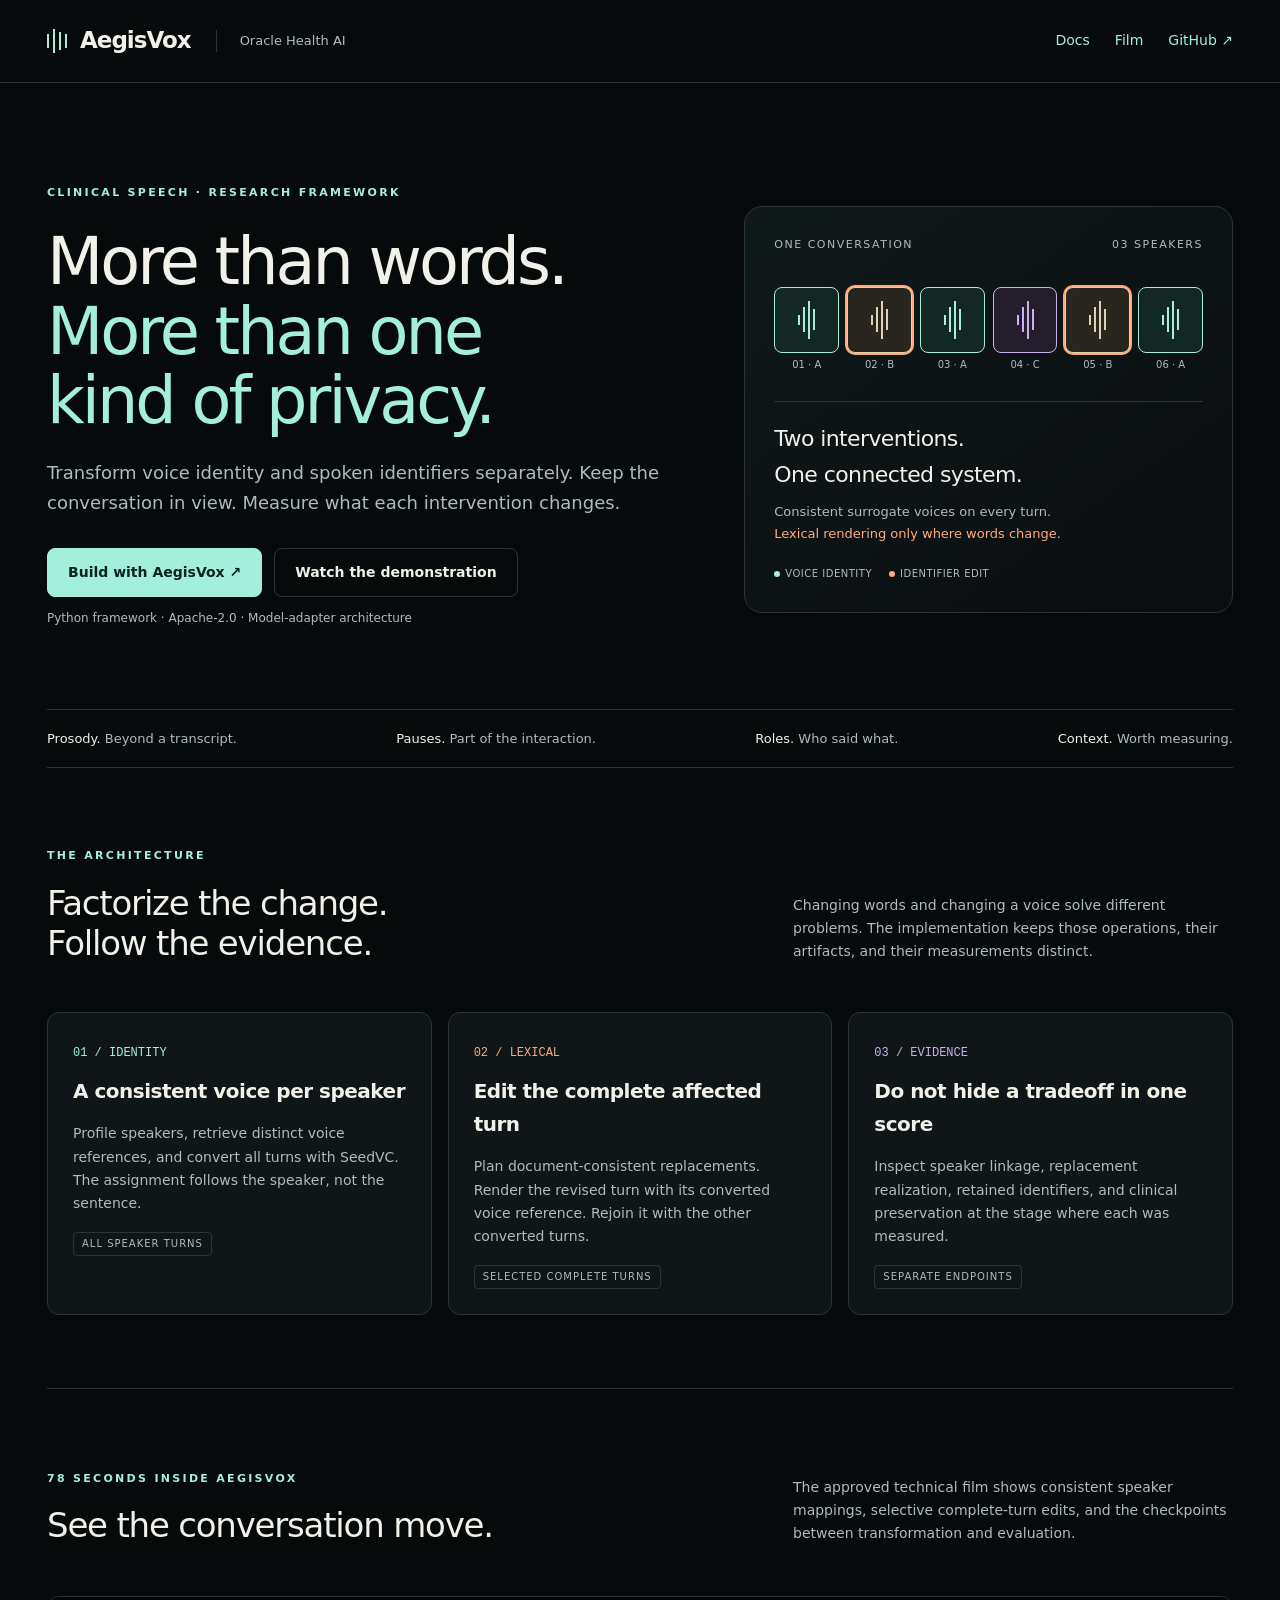
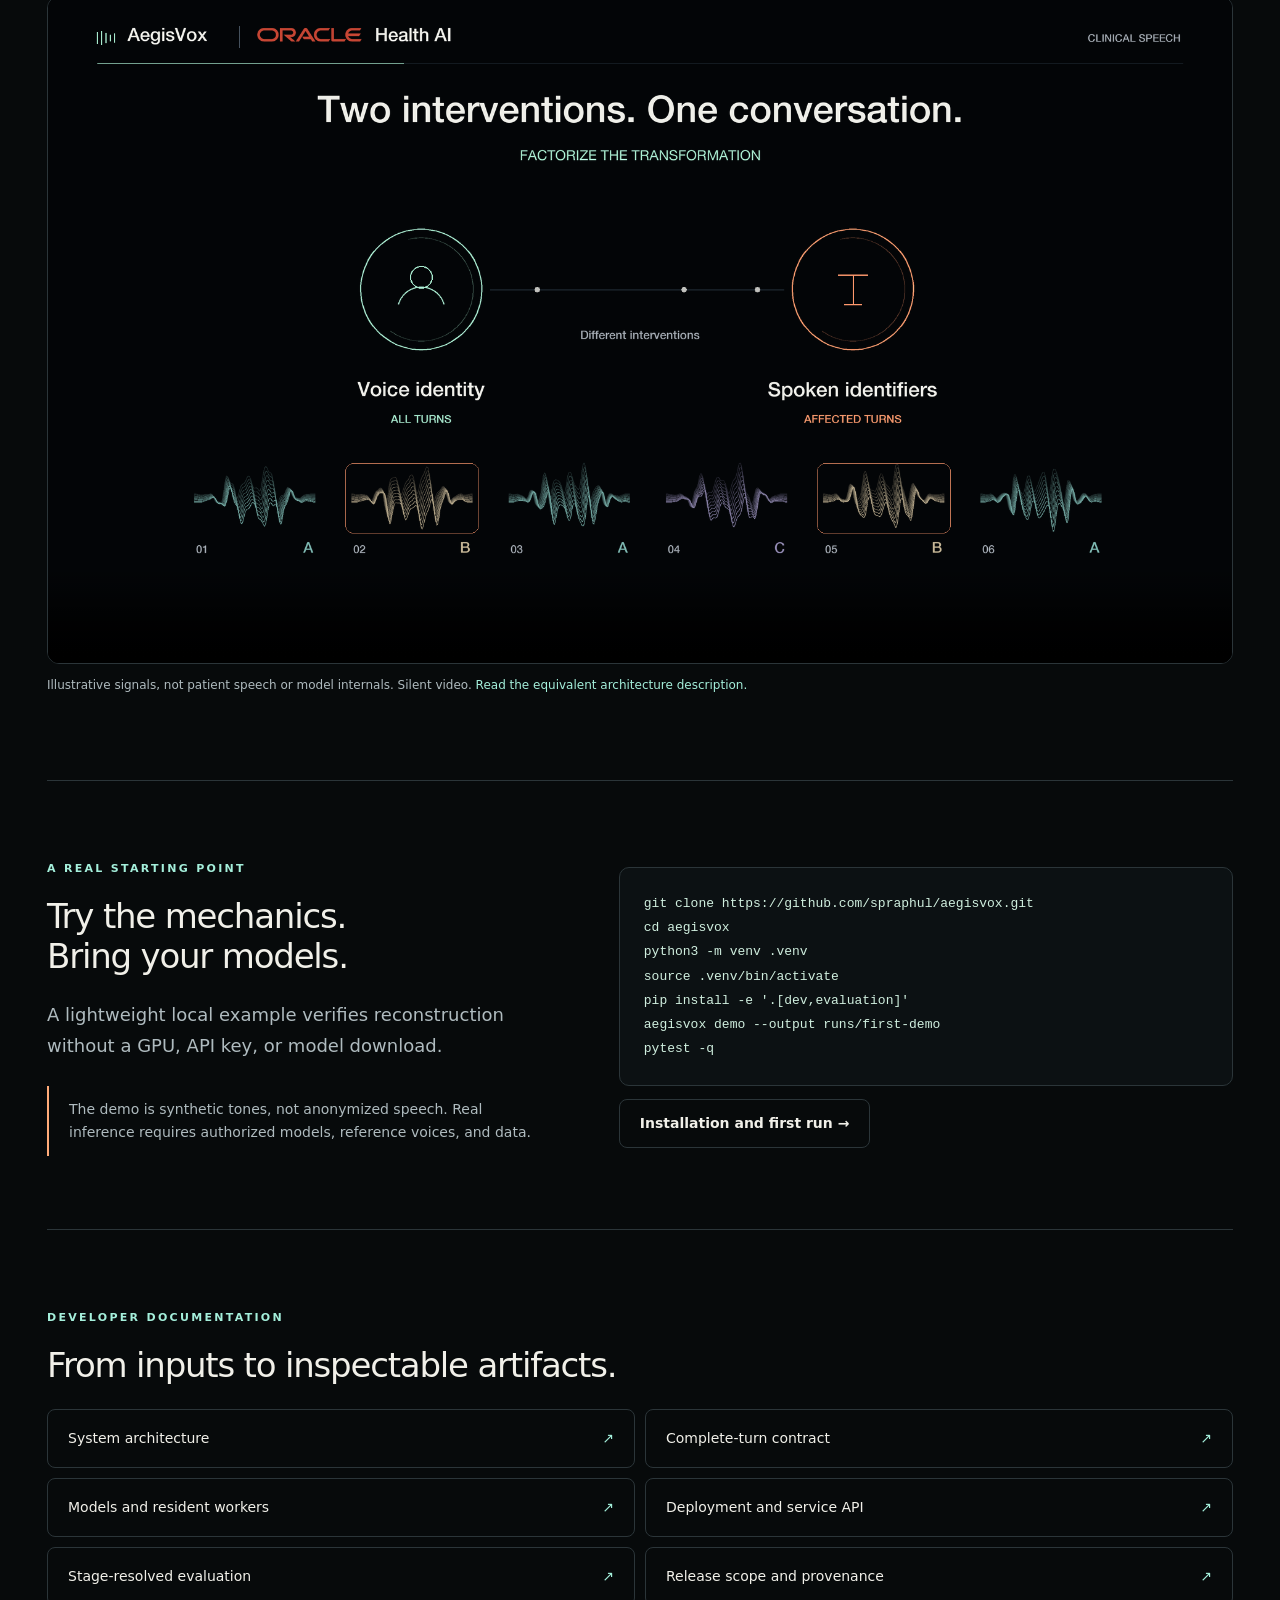
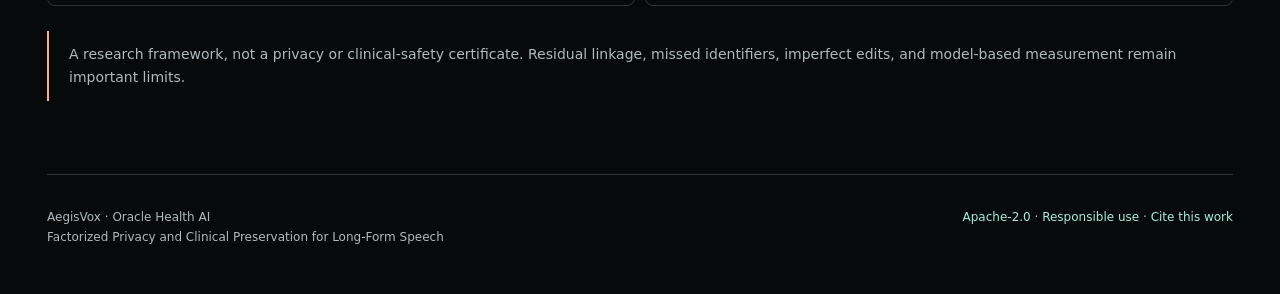
==== docs/index.html @ e5855ccc "Publish AegisVox framework, complete-turn interfaces, and visual documentation" ====
<!doctype html><html lang="en"><head><meta charset="utf-8"><meta name="viewport" content="width=device-width, initial-scale=1"><meta name="description" content="AegisVox: factorized clinical speech privacy with complete-turn editing and stage-resolved evaluation."><title>AegisVox | Factorized speech privacy</title><link rel="stylesheet" href="assets/site.css"></head><body>
<a class="skip" href="#main">Skip to content</a><header><nav class="nav" aria-label="Primary"><a href="index.html" class="brand"><span class="mark" aria-hidden="true"><i></i><i></i><i></i><i></i></span>AegisVox</a><span class="wordmark">Oracle Health AI</span><div class="navlinks"><a href="guides/quickstart.html">Docs</a><a href="#film">Film</a><a href="https://github.com/spraphul/aegisvox">GitHub ↗</a></div></nav></header>
<main id="main" class="shell"><section class="hero"><div><span class="eyebrow">Clinical speech · Research framework</span><h1>More than words.<br><em>More than one<br>kind of privacy.</em></h1><p class="lead">Transform voice identity and spoken identifiers separately. Keep the conversation in view. Measure what each intervention changes.</p><div class="actions"><a class="button primary" href="guides/quickstart.html">Build with AegisVox ↗</a><a class="button" href="#film">Watch the demonstration</a></div><p class="subtle">Python framework · Apache-2.0 · Model-adapter architecture</p></div>
<div class="signal" role="img" aria-label="Six turns from three speakers. Every turn changes voice; turns two and five receive lexical edits."><div class="label"><span>One conversation</span><span>03 speakers</span></div><div class="timeline"><div class="turn"><div class="bars"><i></i><i></i><i></i><i></i></div><span>01 · A</span></div><div class="turn edit"><div class="bars"><i></i><i></i><i></i><i></i></div><span>02 · B</span></div><div class="turn"><div class="bars"><i></i><i></i><i></i><i></i></div><span>03 · A</span></div><div class="turn"><div class="bars"><i></i><i></i><i></i><i></i></div><span>04 · C</span></div><div class="turn edit"><div class="bars"><i></i><i></i><i></i><i></i></div><span>05 · B</span></div><div class="turn"><div class="bars"><i></i><i></i><i></i><i></i></div><span>06 · A</span></div></div><div class="signal-rule"></div><p class="signal-title">Two interventions.<br>One connected system.</p><p class="signal-copy">Consistent surrogate voices on every turn.<br><span class="orange">Lexical rendering only where words change.</span></p><div class="legend"><span><i class="dot"></i>VOICE IDENTITY</span><span><i class="dot edit"></i>IDENTIFIER EDIT</span></div></div></section>
<div class="strip"><span><b>Prosody.</b> Beyond a transcript.</span><span><b>Pauses.</b> Part of the interaction.</span><span><b>Roles.</b> Who said what.</span><span><b>Context.</b> Worth measuring.</span></div>
<section class="block"><div class="section-head"><div><span class="eyebrow">The architecture</span><h2>Factorize the change.<br>Follow the evidence.</h2></div><p>Changing words and changing a voice solve different problems. The implementation keeps those operations, their artifacts, and their measurements distinct.</p></div><div class="grid"><article class="card"><span class="num">01 / IDENTITY</span><h3>A consistent voice per speaker</h3><p>Profile speakers, retrieve distinct voice references, and convert all turns with SeedVC. The assignment follows the speaker, not the sentence.</p><span class="tag">All speaker turns</span></article><article class="card"><span class="num">02 / LEXICAL</span><h3>Edit the complete affected turn</h3><p>Plan document-consistent replacements. Render the revised turn with its converted voice reference. Rejoin it with the other converted turns.</p><span class="tag">Selected complete turns</span></article><article class="card"><span class="num">03 / EVIDENCE</span><h3>Do not hide a tradeoff in one score</h3><p>Inspect speaker linkage, replacement realization, retained identifiers, and clinical preservation at the stage where each was measured.</p><span class="tag">Separate endpoints</span></article></div></section>
<section class="block" id="film"><div class="section-head"><div><span class="eyebrow">78 seconds inside AegisVox</span><h2>See the conversation move.</h2></div><p>The approved technical film shows consistent speaker mappings, selective complete-turn edits, and the checkpoints between transformation and evaluation.</p></div><video controls preload="none" poster="assets/hero.png" aria-label="AegisVox illustrated technical demonstration"><source src="assets/aegisvox-demo.mp4?v=silent" type="video/mp4"><track kind="captions" src="assets/demo.vtt" srclang="en" label="English" default>Your browser cannot play this video. <a href="assets/aegisvox-demo.mp4?v=silent">Download the MP4.</a></video><p class="subtle">Illustrative signals, not patient speech or model internals. Silent video. <a href="guides/architecture.html">Read the equivalent architecture description.</a></p></section>
<section class="block"><div class="columns"><div><span class="eyebrow">A real starting point</span><h2>Try the mechanics.<br>Bring your models.</h2><p class="lead">A lightweight local example verifies reconstruction without a GPU, API key, or model download.</p><div class="note">The demo is synthetic tones, not anonymized speech. Real inference requires authorized models, reference voices, and data.</div></div><div><pre><code>git clone https://github.com/spraphul/aegisvox.git
cd aegisvox
python3 -m venv .venv
source .venv/bin/activate
pip install -e '.[dev,evaluation]'
aegisvox demo --output runs/first-demo
pytest -q</code></pre><a class="button" href="guides/quickstart.html">Installation and first run →</a></div></div></section>
<section class="block"><span class="eyebrow">Developer documentation</span><h2>From inputs to inspectable artifacts.</h2><div class="resources"><a class="resource" href="guides/architecture.html">System architecture <span>↗</span></a><a class="resource" href="guides/turn-contract.html">Complete-turn contract <span>↗</span></a><a class="resource" href="guides/backends.html">Models and resident workers <span>↗</span></a><a class="resource" href="guides/deployment.html">Deployment and service API <span>↗</span></a><a class="resource" href="guides/evaluation.html">Stage-resolved evaluation <span>↗</span></a><a class="resource" href="guides/release-scope.html">Release scope and provenance <span>↗</span></a></div><div class="note">A research framework, not a privacy or clinical-safety certificate. Residual linkage, missed identifiers, imperfect edits, and model-based measurement remain important limits.</div></section></main>
<footer><span>AegisVox · Oracle Health AI<br>Factorized Privacy and Clinical Preservation for Long-Form Speech</span><span><a href="https://github.com/spraphul/aegisvox/blob/main/LICENSE">Apache-2.0</a> · <a href="https://github.com/spraphul/aegisvox/blob/main/SECURITY.md">Responsible use</a> · <a href="https://github.com/spraphul/aegisvox/blob/main/CITATION.cff">Cite this work</a></span></footer></body></html>
---- docs/assets/site.css ----
:root{color-scheme:dark;--bg:#070a0b;--panel:#101618;--ink:#f1f0e9;--muted:#afbbbf;--line:#2b3539;--mint:#a4efdb;--orange:#ffab79;--lilac:#cbb1ed;--pearl:#ddd2b7}*{box-sizing:border-box}html{scroll-behavior:smooth}body{margin:0;background:var(--bg);color:var(--ink);font-family:Inter,ui-sans-serif,system-ui,-apple-system,BlinkMacSystemFont,"Segoe UI",sans-serif;font-size:16px;line-height:1.65}a{color:var(--mint);text-decoration:none}a:hover{text-decoration:underline;text-underline-offset:5px}button,a:focus-visible,summary:focus-visible{outline-color:var(--mint)}.skip{position:absolute;left:20px;top:-100px;padding:10px;background:var(--panel)}.skip:focus{top:12px;z-index:10}header{border-bottom:1px solid var(--line)}.nav{max-width:1250px;margin:auto;padding:22px 32px;display:flex;align-items:center;gap:25px}.brand{font-size:23px;color:var(--ink);font-weight:650;letter-spacing:-1px}.mark{display:inline-flex;align-items:center;height:22px;gap:4px;margin-right:13px}.mark i{width:2px;height:14px;background:var(--mint)}.mark i:nth-child(2){height:24px}.mark i:nth-child(3){height:18px}.wordmark{font-size:13px;color:var(--muted);border-left:1px solid var(--line);padding-left:23px}.navlinks{margin-left:auto;display:flex;gap:25px;font-size:14px}.shell{max-width:1250px;margin:auto;padding:0 32px}.eyebrow{text-transform:uppercase;font-size:11px;letter-spacing:2.3px;color:var(--mint);font-weight:600}.hero{padding:95px 0 68px;display:grid;grid-template-columns:1.3fr 1fr;align-items:center;gap:62px}h1{font-size:clamp(42px,5.1vw,68px);line-height:1.06;font-weight:500;letter-spacing:-3px;margin:23px 0}h1 em{font-style:normal;color:var(--mint)}.lead{font-size:18px;max-width:620px;color:var(--muted);line-height:1.7}.actions{display:flex;flex-wrap:wrap;gap:12px;margin-top:29px}.button{padding:12px 20px;display:inline-block;border:1px solid var(--line);border-radius:8px;color:var(--ink);font-size:14px;font-weight:600}.button.primary{background:var(--mint);color:#0b2420;border-color:var(--mint)}.button:hover{transform:translateY(-1px);text-decoration:none}.subtle{font-size:12px;color:var(--muted)}.signal{border:1px solid var(--line);border-radius:18px;background:linear-gradient(145deg,#10191a,#0b0d10);padding:29px;position:relative;overflow:hidden}.signal .label{display:flex;justify-content:space-between;font-size:11px;letter-spacing:1.5px;text-transform:uppercase;color:var(--muted)}.timeline{display:flex;align-items:flex-end;gap:8px;padding:32px 0 18px}.turn{flex:1;min-width:0;height:66px;border:1px solid currentColor;border-radius:8px;color:var(--mint);background:#132824;position:relative;display:flex;align-items:center;justify-content:center}.turn:nth-child(2),.turn:nth-child(5){color:var(--pearl);background:#28261f}.turn:nth-child(4){color:var(--lilac);background:#241d2c}.turn span{font-size:10px;position:absolute;bottom:-22px;color:var(--muted)}.bars{display:flex;gap:3px;align-items:center}.bars i{width:2px;background:currentColor;height:10px;animation:breathe 3s ease-in-out infinite}.bars i:nth-child(2){height:25px;animation-delay:.3s}.bars i:nth-child(3){height:38px;animation-delay:.6s}.bars i:nth-child(4){height:21px;animation-delay:.9s}.turn.edit{box-shadow:0 0 0 2px var(--orange)}.signal-rule{height:1px;background:var(--line);margin:30px 0 19px}.signal-title{font-size:22px;letter-spacing:-.6px;margin:0 0 8px}.signal-copy{font-size:13px;color:var(--muted);margin:0}.orange{color:var(--orange)}.legend{display:flex;gap:17px;font-size:10px;letter-spacing:.5px;color:var(--muted);margin-top:22px}.dot{width:6px;height:6px;background:var(--mint);display:inline-block;border-radius:50%;margin-right:5px}.dot.edit{background:var(--orange)}.strip{border-block:1px solid var(--line);padding:18px 0;display:flex;gap:18px;justify-content:space-between;color:var(--muted);font-size:13px}.strip b{color:var(--ink);font-weight:500}section.block{padding:73px 0;border-bottom:1px solid var(--line)}h2{font-size:34px;letter-spacing:-1.2px;line-height:1.18;font-weight:500;margin:15px 0 24px}h3{font-size:20px;letter-spacing:-.5px;font-weight:550;margin:11px 0}.section-head{display:flex;gap:60px;justify-content:space-between;align-items:end;margin-bottom:25px}.section-head p{max-width:440px;color:var(--muted);font-size:14px;margin-bottom:24px}.grid{display:grid;grid-template-columns:repeat(3,1fr);gap:16px}.card{border:1px solid var(--line);background:var(--panel);padding:25px;border-radius:12px}.card .num{font-size:12px;color:var(--mint);font-family:monospace}.card:nth-child(2) .num{color:var(--orange)}.card:nth-child(3) .num{color:var(--lilac)}.card p{font-size:14px;color:var(--muted);margin-bottom:0}.tag{font-size:10px;text-transform:uppercase;letter-spacing:1px;border:1px solid var(--line);padding:3px 8px;border-radius:4px;display:inline-block;color:var(--muted);margin-top:17px}pre{background:#0c1113;border:1px solid var(--line);padding:24px;border-radius:10px;overflow:auto;font-size:13px;line-height:1.85;color:#d0efdf}code{font-family:ui-monospace,SFMono-Regular,Consolas,monospace}p code,li code,td code{font-size:.88em;overflow-wrap:anywhere;color:#d4eddd}video{width:100%;display:block;border:1px solid var(--line);border-radius:12px;background:#000;margin:26px 0 12px}.columns{display:grid;grid-template-columns:1fr 1.2fr;gap:60px}.note{border-left:2px solid var(--orange);padding:12px 20px;color:var(--muted);font-size:14px;margin-top:25px}.resources{display:grid;grid-template-columns:repeat(2,1fr);gap:10px}.resource{padding:17px 20px;border:1px solid var(--line);border-radius:8px;display:flex;justify-content:space-between;color:var(--ink);font-size:14px}.resource:hover{background:var(--panel);text-decoration:none}.resource span{color:var(--mint)}footer{max-width:1250px;margin:auto;padding:33px 32px 46px;font-size:12px;color:var(--muted);display:flex;justify-content:space-between;gap:24px}.docs-layout{display:grid;grid-template-columns:220px minmax(0,1fr);gap:65px;max-width:1200px;margin:auto;padding:50px 32px 100px}.sidebar{font-size:13px;align-self:start;position:sticky;top:25px}.sidebar a{display:block;color:var(--muted);padding:8px 12px;border-radius:5px}.sidebar a.active{background:#132824;color:var(--mint)}.article{max-width:825px;min-width:0}.article h1{font-size:40px;letter-spacing:-1.5px;margin-top:0}.article h2{font-size:26px;margin-top:42px}.article p,.article li{color:#c2cbce;line-height:1.8}.article table{font-size:13px;display:block;overflow:auto;border-collapse:collapse;width:100%;margin:25px 0}.article td,.article th{border:1px solid var(--line);padding:12px;text-align:left;vertical-align:top}.article th{background:var(--panel)}.article img{max-width:100%}.article pre{white-space:pre-wrap;overflow-wrap:anywhere}.article .title-rule{height:2px;background:linear-gradient(90deg,var(--mint),transparent);margin-bottom:30px}@keyframes breathe{0%,100%{opacity:.5;transform:scaleY(.7)}50%{opacity:1;transform:scaleY(1)}}@media(prefers-reduced-motion:reduce){*{animation:none!important;scroll-behavior:auto!important;transition:none!important}}@media(max-width:850px){.hero{grid-template-columns:1fr;padding-top:55px;gap:35px}.signal{max-width:600px}.grid{grid-template-columns:1fr}.columns{grid-template-columns:1fr;gap:20px}.section-head{display:block}.strip{flex-wrap:wrap}.docs-layout{grid-template-columns:1fr;gap:25px}.sidebar{position:static;display:flex;flex-wrap:wrap}.sidebar a{padding:6px 10px}.navlinks a:nth-child(2){display:none}}@media(max-width:520px){.nav,.shell{padding-left:20px;padding-right:20px}.wordmark{display:none}.nav{gap:12px}.navlinks{gap:13px}.hero h1{letter-spacing:-2px}.resources{grid-template-columns:1fr}.signal{padding:20px}.bars{gap:2px}.turn{height:57px}footer{display:block}.article h1{font-size:34px}}
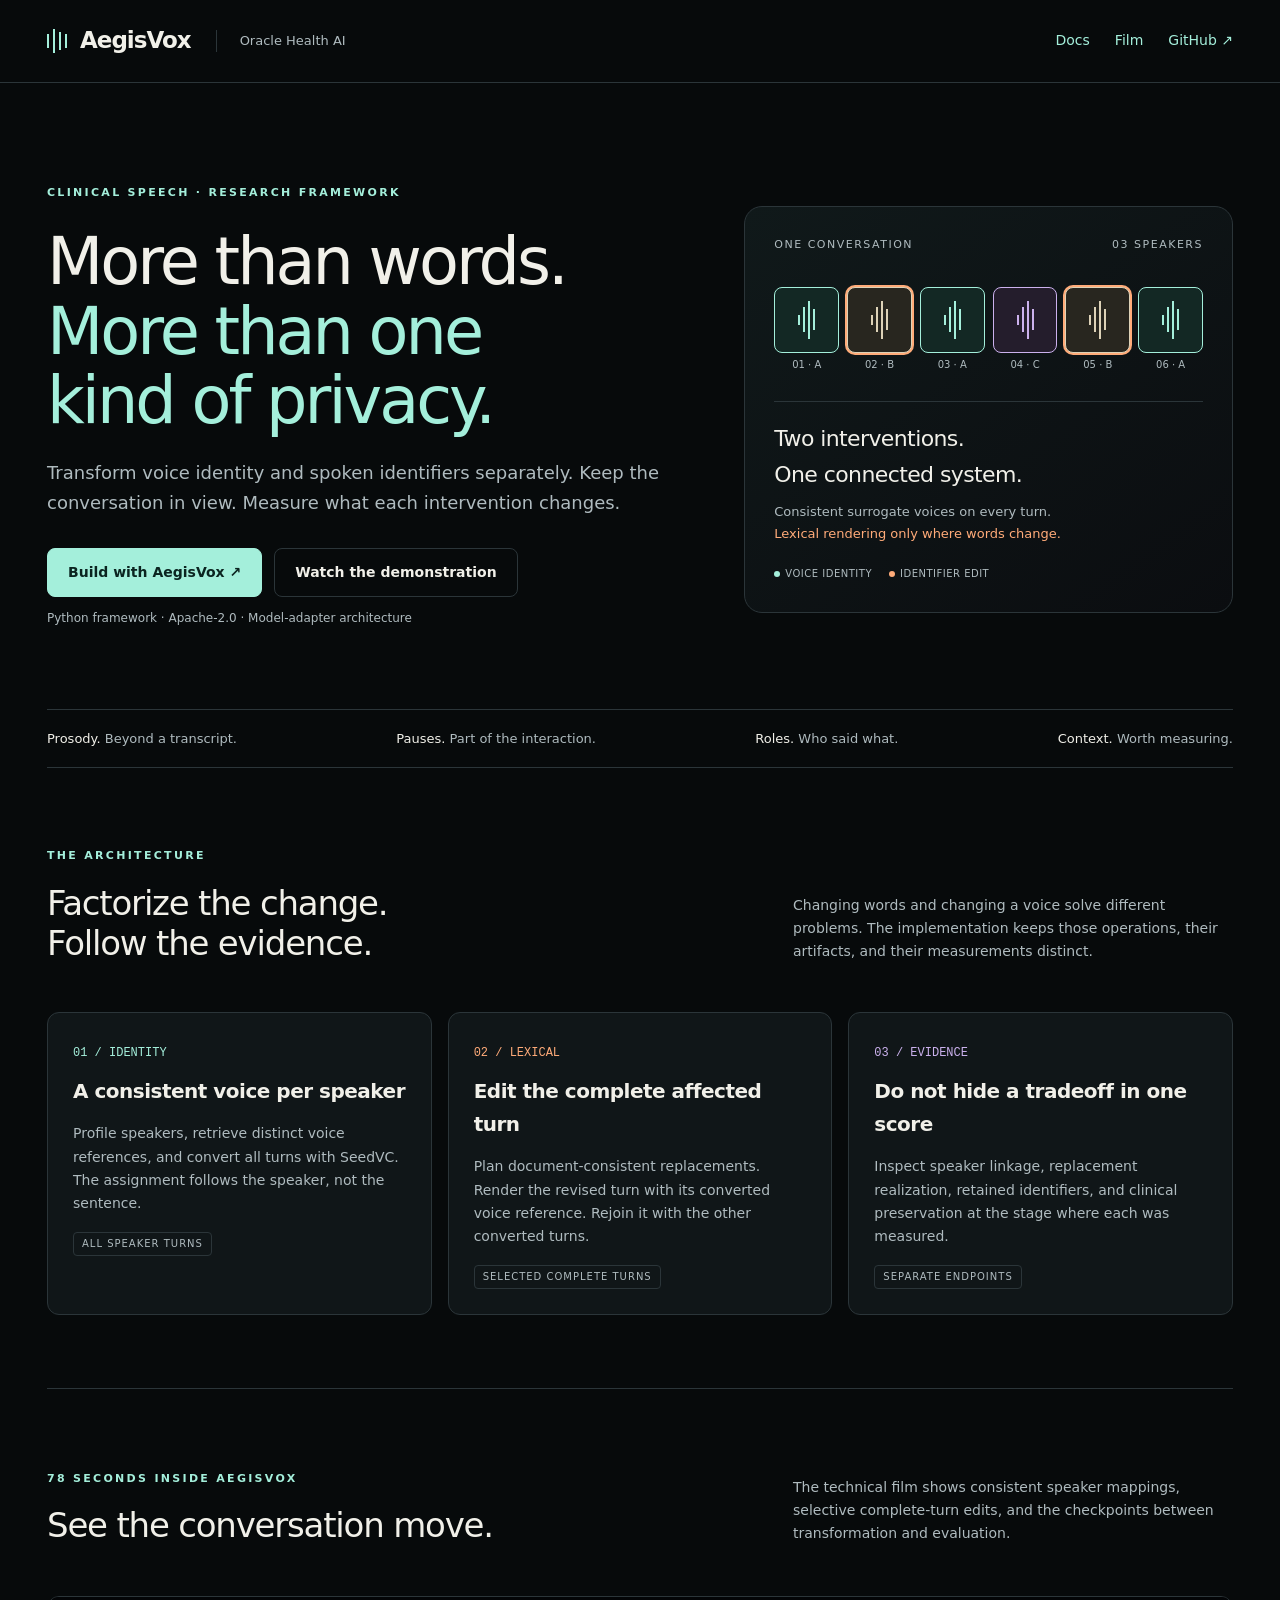
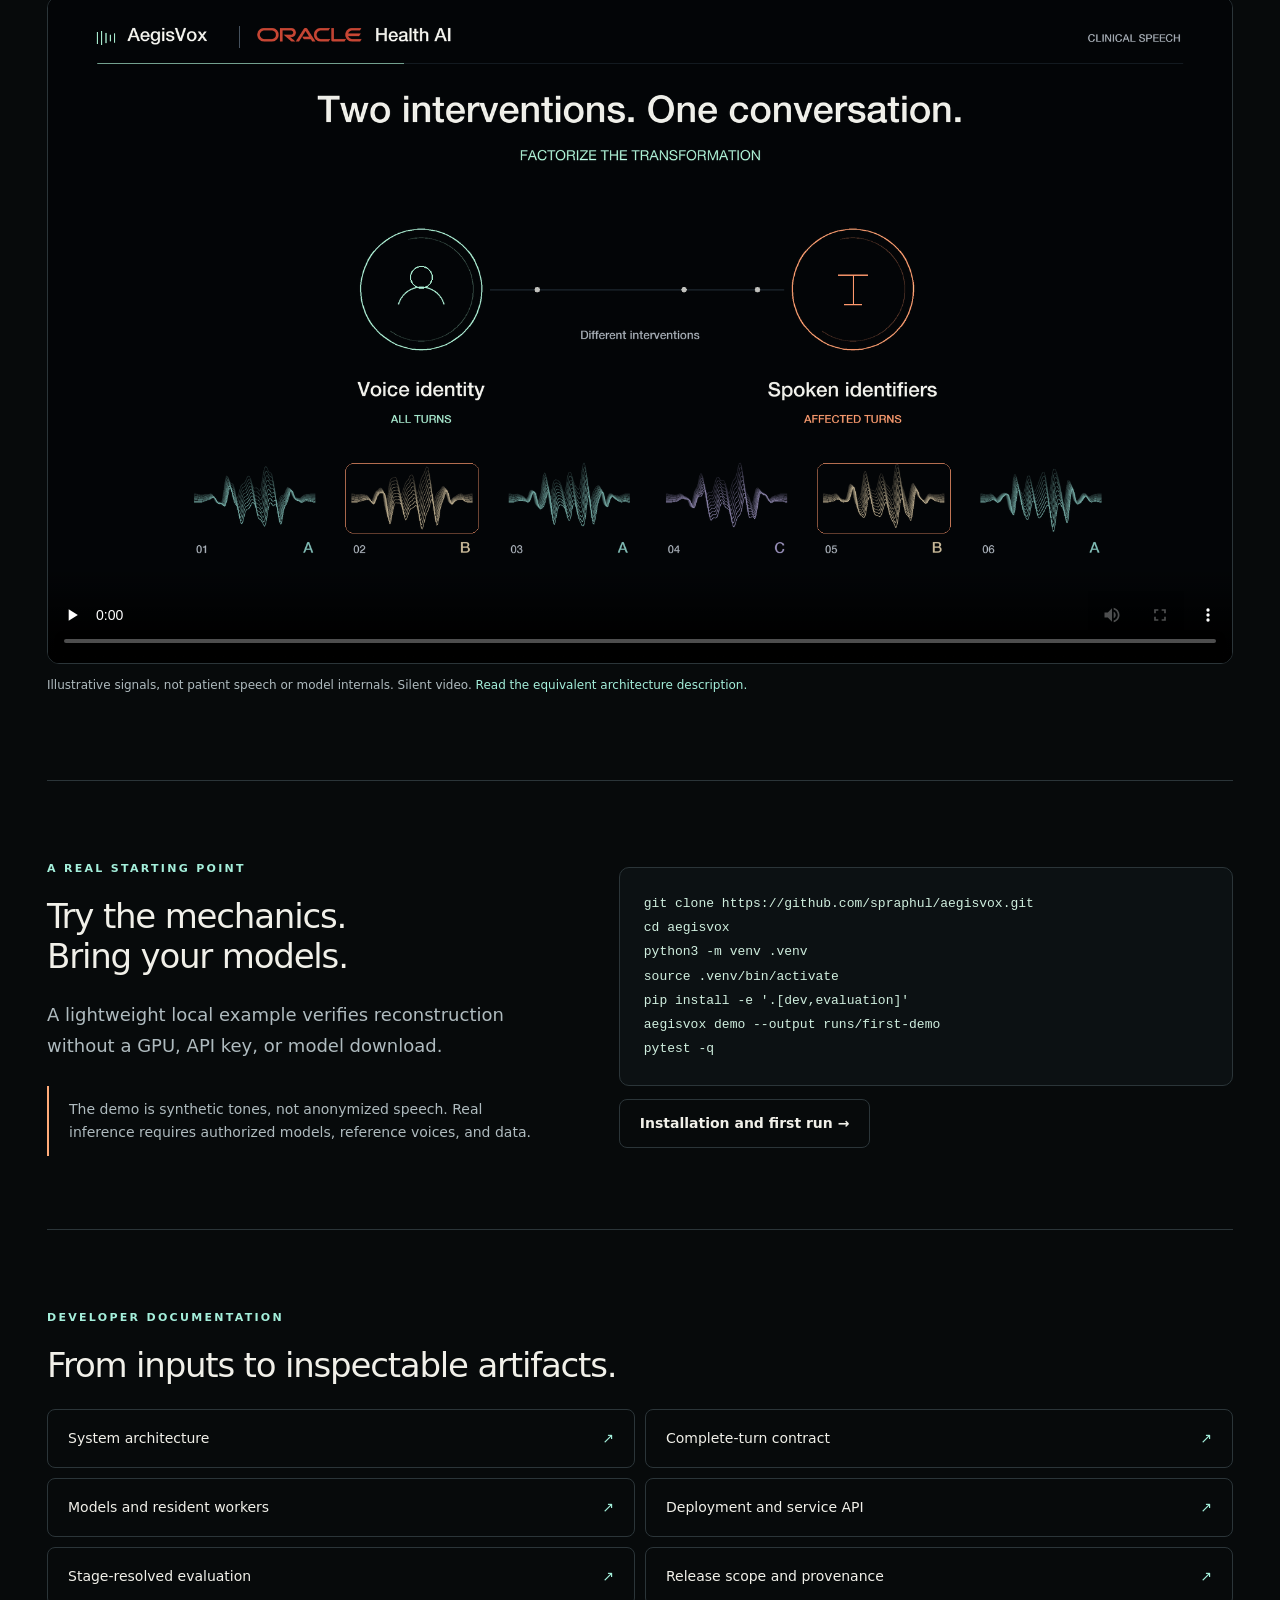
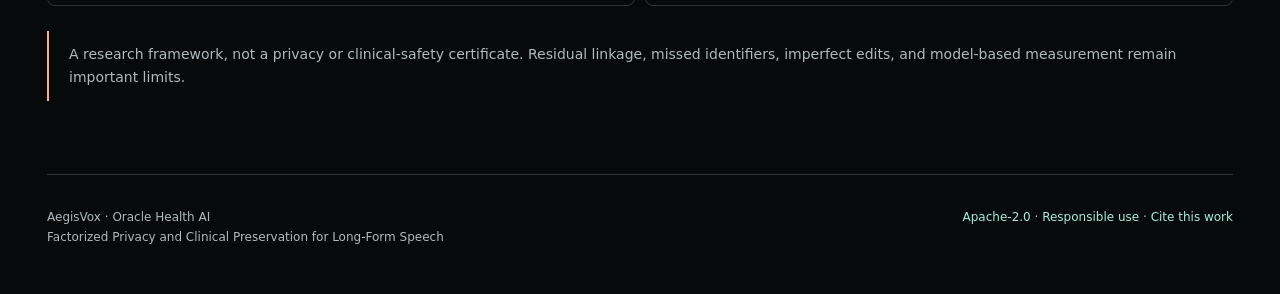
==== commit ece7f458: "Keep optional captions off by default for the silent visual film" ====
--- a/docs/index.html
+++ b/docs/index.html
@@ -4,7 +4,7 @@
 <div class="signal" role="img" aria-label="Six turns from three speakers. Every turn changes voice; turns two and five receive lexical edits."><div class="label"><span>One conversation</span><span>03 speakers</span></div><div class="timeline"><div class="turn"><div class="bars"><i></i><i></i><i></i><i></i></div><span>01 · A</span></div><div class="turn edit"><div class="bars"><i></i><i></i><i></i><i></i></div><span>02 · B</span></div><div class="turn"><div class="bars"><i></i><i></i><i></i><i></i></div><span>03 · A</span></div><div class="turn"><div class="bars"><i></i><i></i><i></i><i></i></div><span>04 · C</span></div><div class="turn edit"><div class="bars"><i></i><i></i><i></i><i></i></div><span>05 · B</span></div><div class="turn"><div class="bars"><i></i><i></i><i></i><i></i></div><span>06 · A</span></div></div><div class="signal-rule"></div><p class="signal-title">Two interventions.<br>One connected system.</p><p class="signal-copy">Consistent surrogate voices on every turn.<br><span class="orange">Lexical rendering only where words change.</span></p><div class="legend"><span><i class="dot"></i>VOICE IDENTITY</span><span><i class="dot edit"></i>IDENTIFIER EDIT</span></div></div></section>
 <div class="strip"><span><b>Prosody.</b> Beyond a transcript.</span><span><b>Pauses.</b> Part of the interaction.</span><span><b>Roles.</b> Who said what.</span><span><b>Context.</b> Worth measuring.</span></div>
 <section class="block"><div class="section-head"><div><span class="eyebrow">The architecture</span><h2>Factorize the change.<br>Follow the evidence.</h2></div><p>Changing words and changing a voice solve different problems. The implementation keeps those operations, their artifacts, and their measurements distinct.</p></div><div class="grid"><article class="card"><span class="num">01 / IDENTITY</span><h3>A consistent voice per speaker</h3><p>Profile speakers, retrieve distinct voice references, and convert all turns with SeedVC. The assignment follows the speaker, not the sentence.</p><span class="tag">All speaker turns</span></article><article class="card"><span class="num">02 / LEXICAL</span><h3>Edit the complete affected turn</h3><p>Plan document-consistent replacements. Render the revised turn with its converted voice reference. Rejoin it with the other converted turns.</p><span class="tag">Selected complete turns</span></article><article class="card"><span class="num">03 / EVIDENCE</span><h3>Do not hide a tradeoff in one score</h3><p>Inspect speaker linkage, replacement realization, retained identifiers, and clinical preservation at the stage where each was measured.</p><span class="tag">Separate endpoints</span></article></div></section>
-<section class="block" id="film"><div class="section-head"><div><span class="eyebrow">78 seconds inside AegisVox</span><h2>See the conversation move.</h2></div><p>The approved technical film shows consistent speaker mappings, selective complete-turn edits, and the checkpoints between transformation and evaluation.</p></div><video controls preload="none" poster="assets/hero.png" aria-label="AegisVox illustrated technical demonstration"><source src="assets/aegisvox-demo.mp4?v=silent" type="video/mp4"><track kind="captions" src="assets/demo.vtt" srclang="en" label="English" default>Your browser cannot play this video. <a href="assets/aegisvox-demo.mp4?v=silent">Download the MP4.</a></video><p class="subtle">Illustrative signals, not patient speech or model internals. Silent video. <a href="guides/architecture.html">Read the equivalent architecture description.</a></p></section>
+<section class="block" id="film"><div class="section-head"><div><span class="eyebrow">78 seconds inside AegisVox</span><h2>See the conversation move.</h2></div><p>The technical film shows consistent speaker mappings, selective complete-turn edits, and the checkpoints between transformation and evaluation.</p></div><video controls preload="none" poster="assets/hero.png" aria-label="AegisVox illustrated technical demonstration"><source src="assets/aegisvox-demo.mp4?v=silent" type="video/mp4"><track kind="captions" src="assets/demo.vtt" srclang="en" label="English">Your browser cannot play this video. <a href="assets/aegisvox-demo.mp4?v=silent">Download the MP4.</a></video><p class="subtle">Illustrative signals, not patient speech or model internals. Silent video. <a href="guides/architecture.html">Read the equivalent architecture description.</a></p></section>
 <section class="block"><div class="columns"><div><span class="eyebrow">A real starting point</span><h2>Try the mechanics.<br>Bring your models.</h2><p class="lead">A lightweight local example verifies reconstruction without a GPU, API key, or model download.</p><div class="note">The demo is synthetic tones, not anonymized speech. Real inference requires authorized models, reference voices, and data.</div></div><div><pre><code>git clone https://github.com/spraphul/aegisvox.git
 cd aegisvox
 python3 -m venv .venv
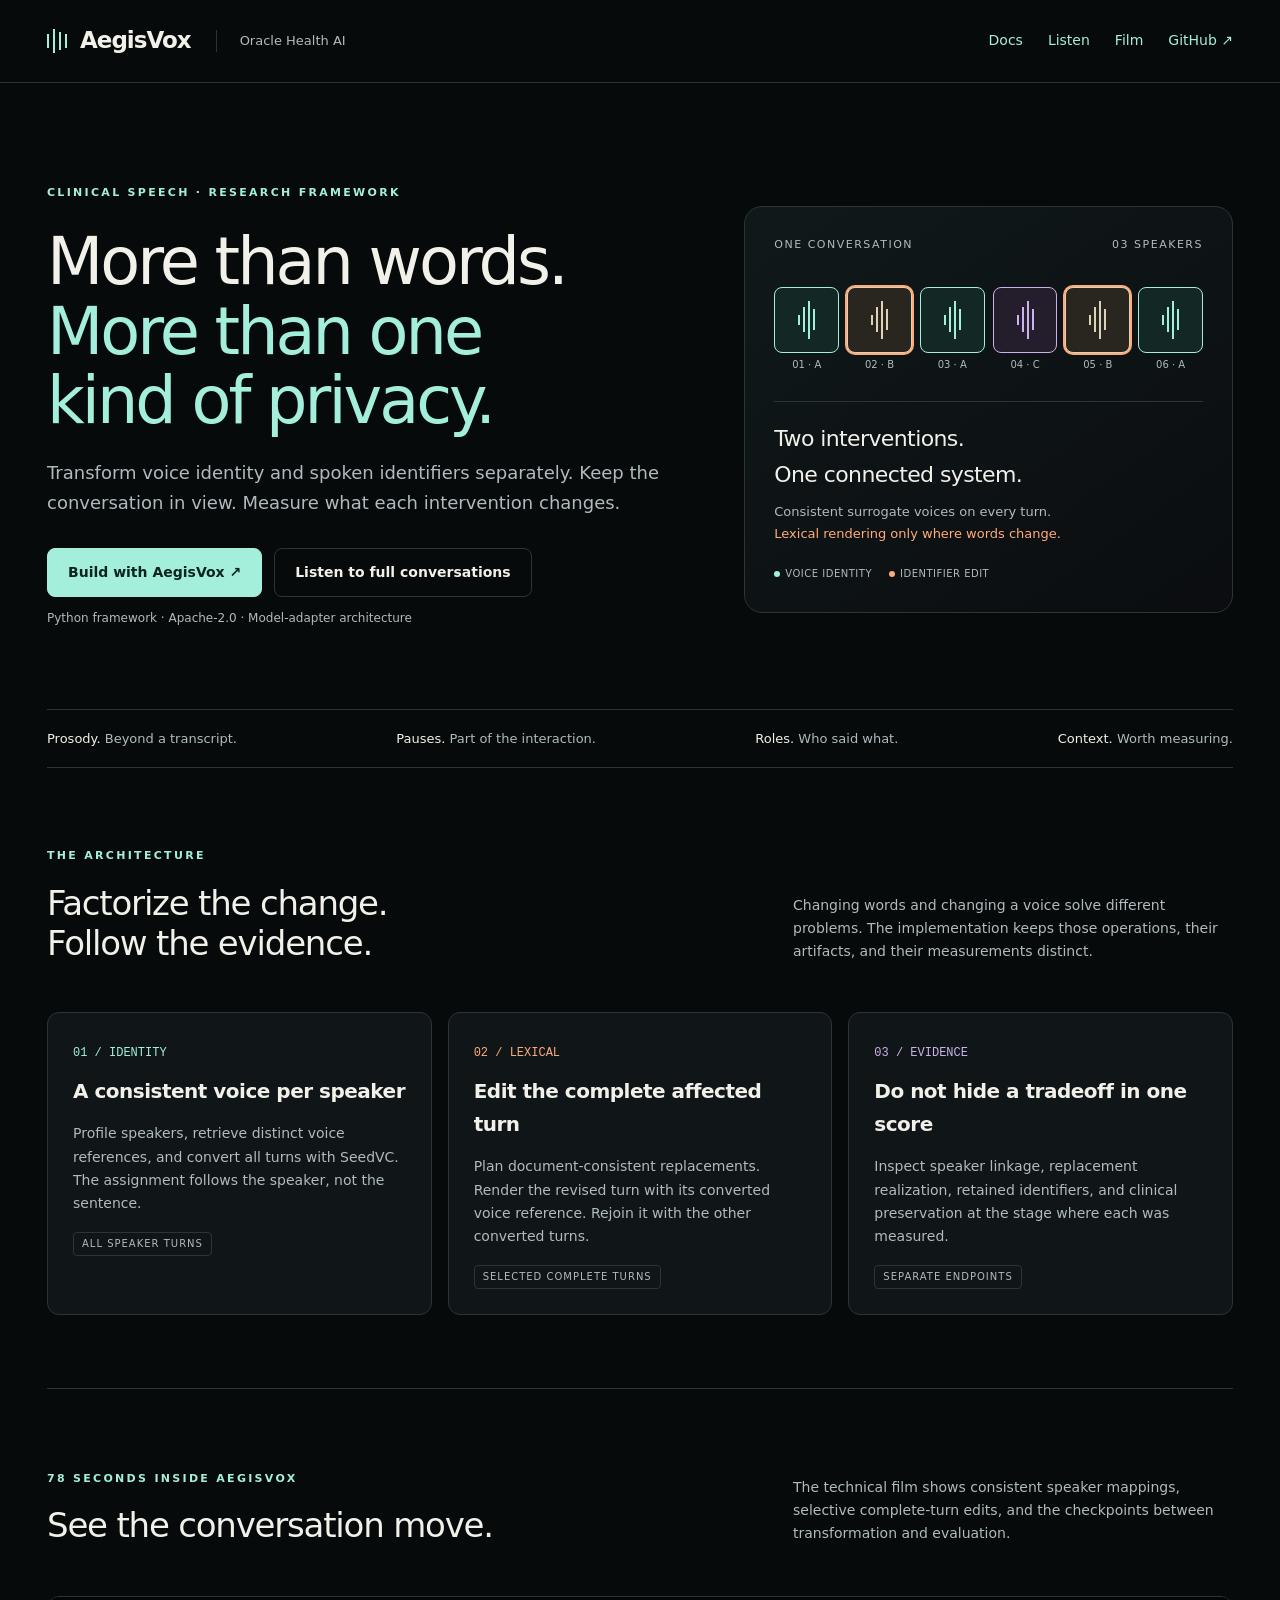
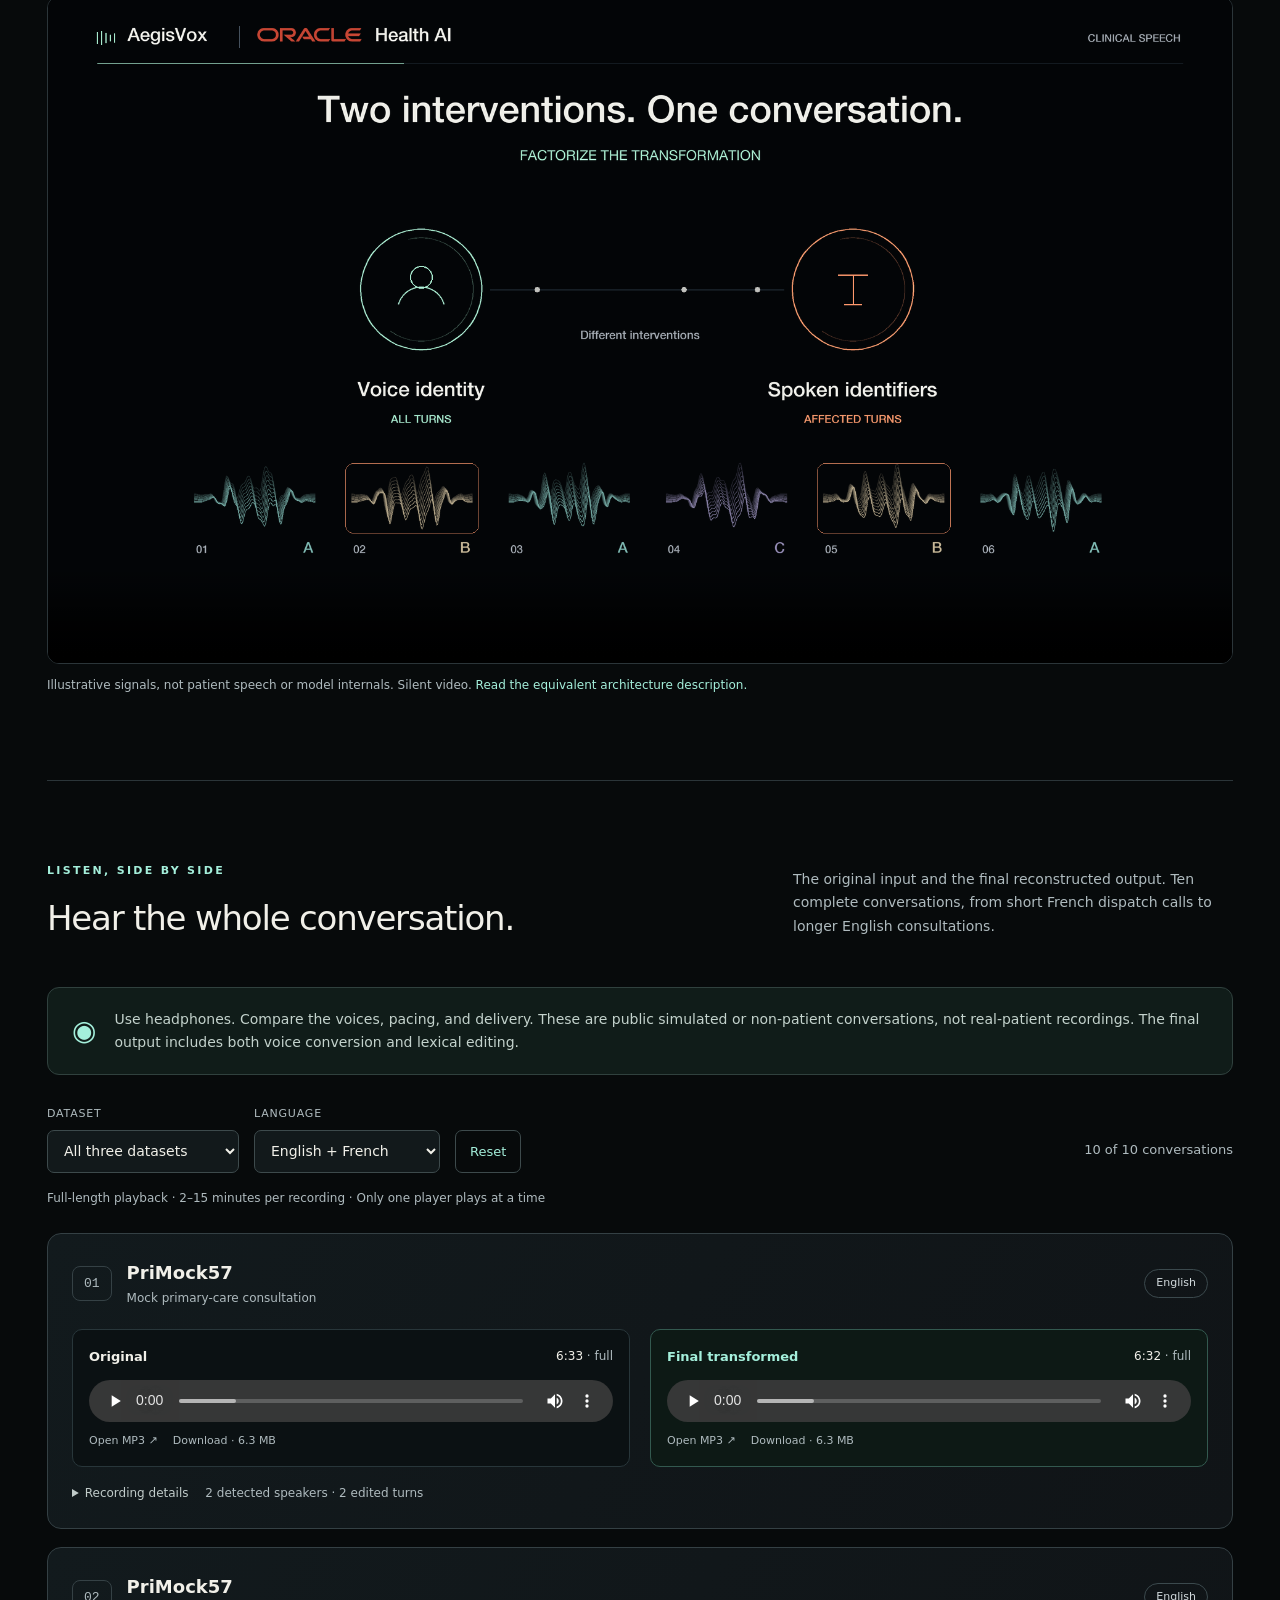
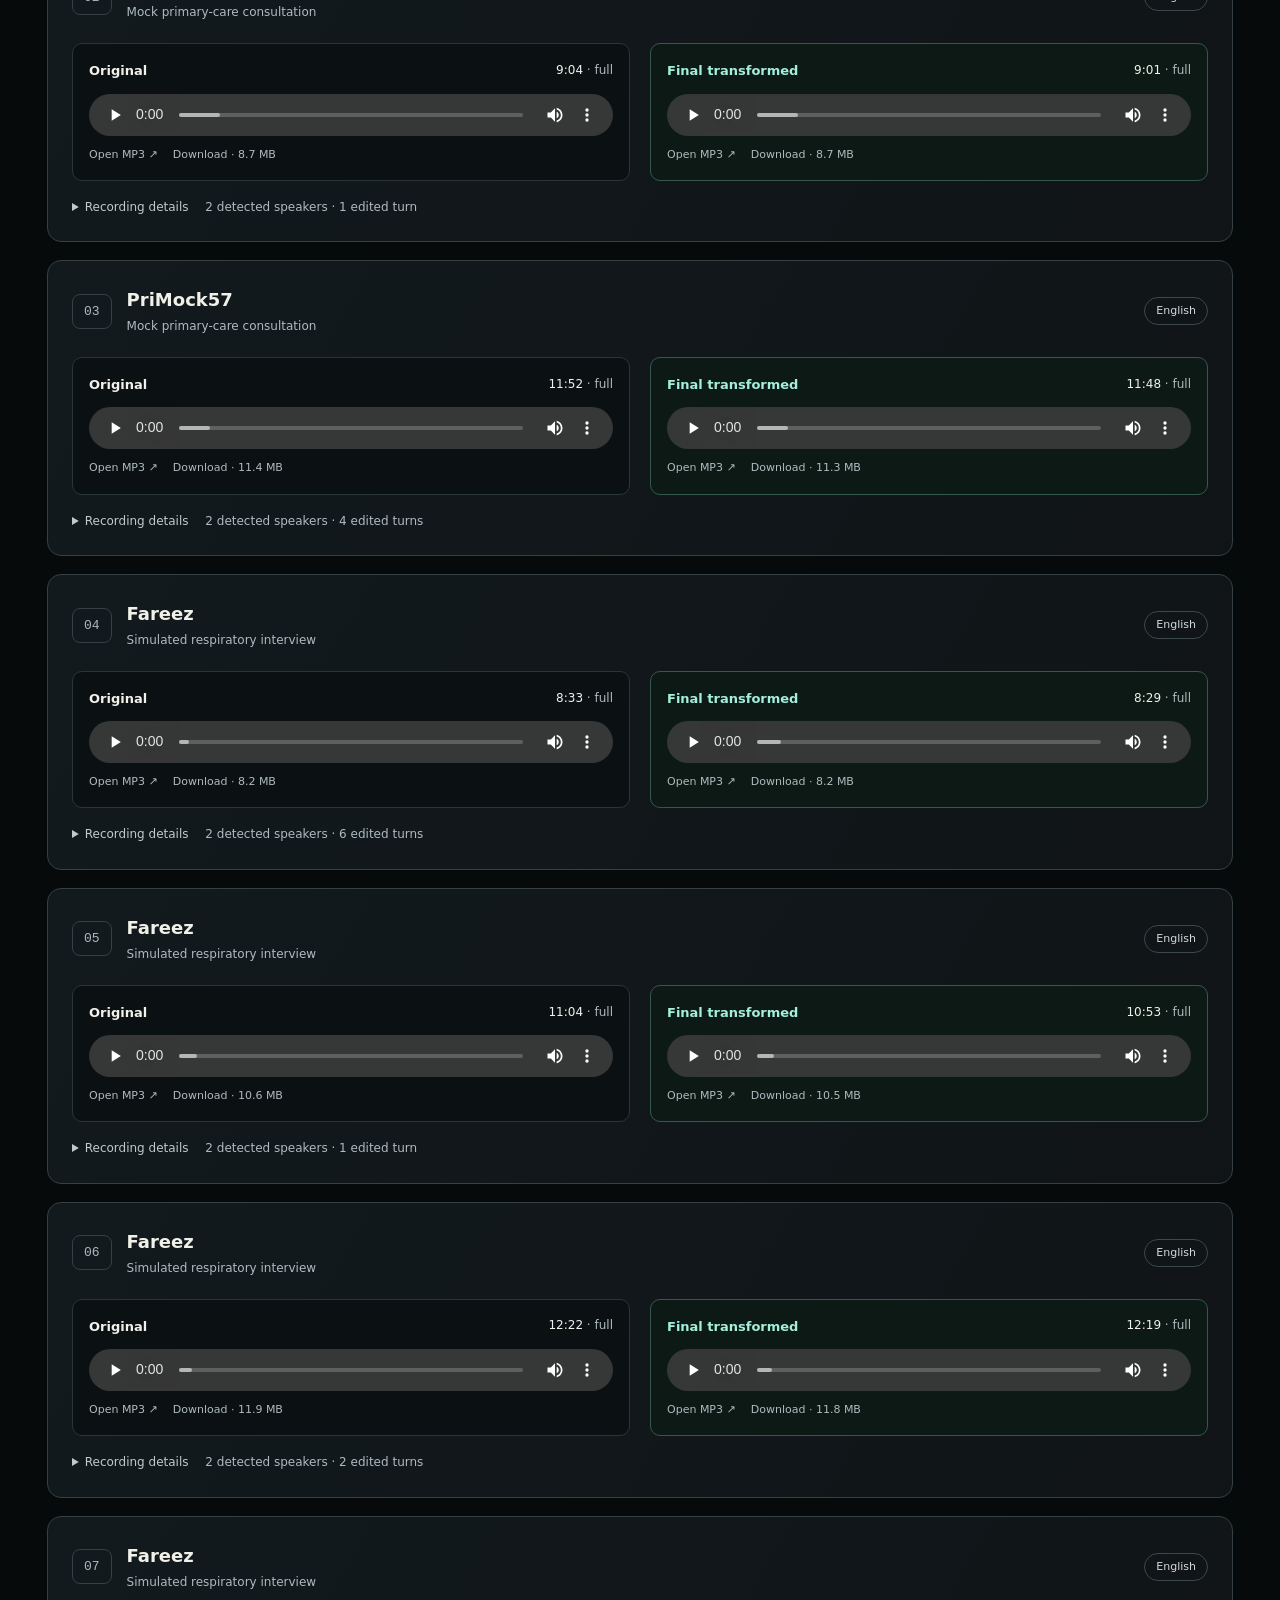
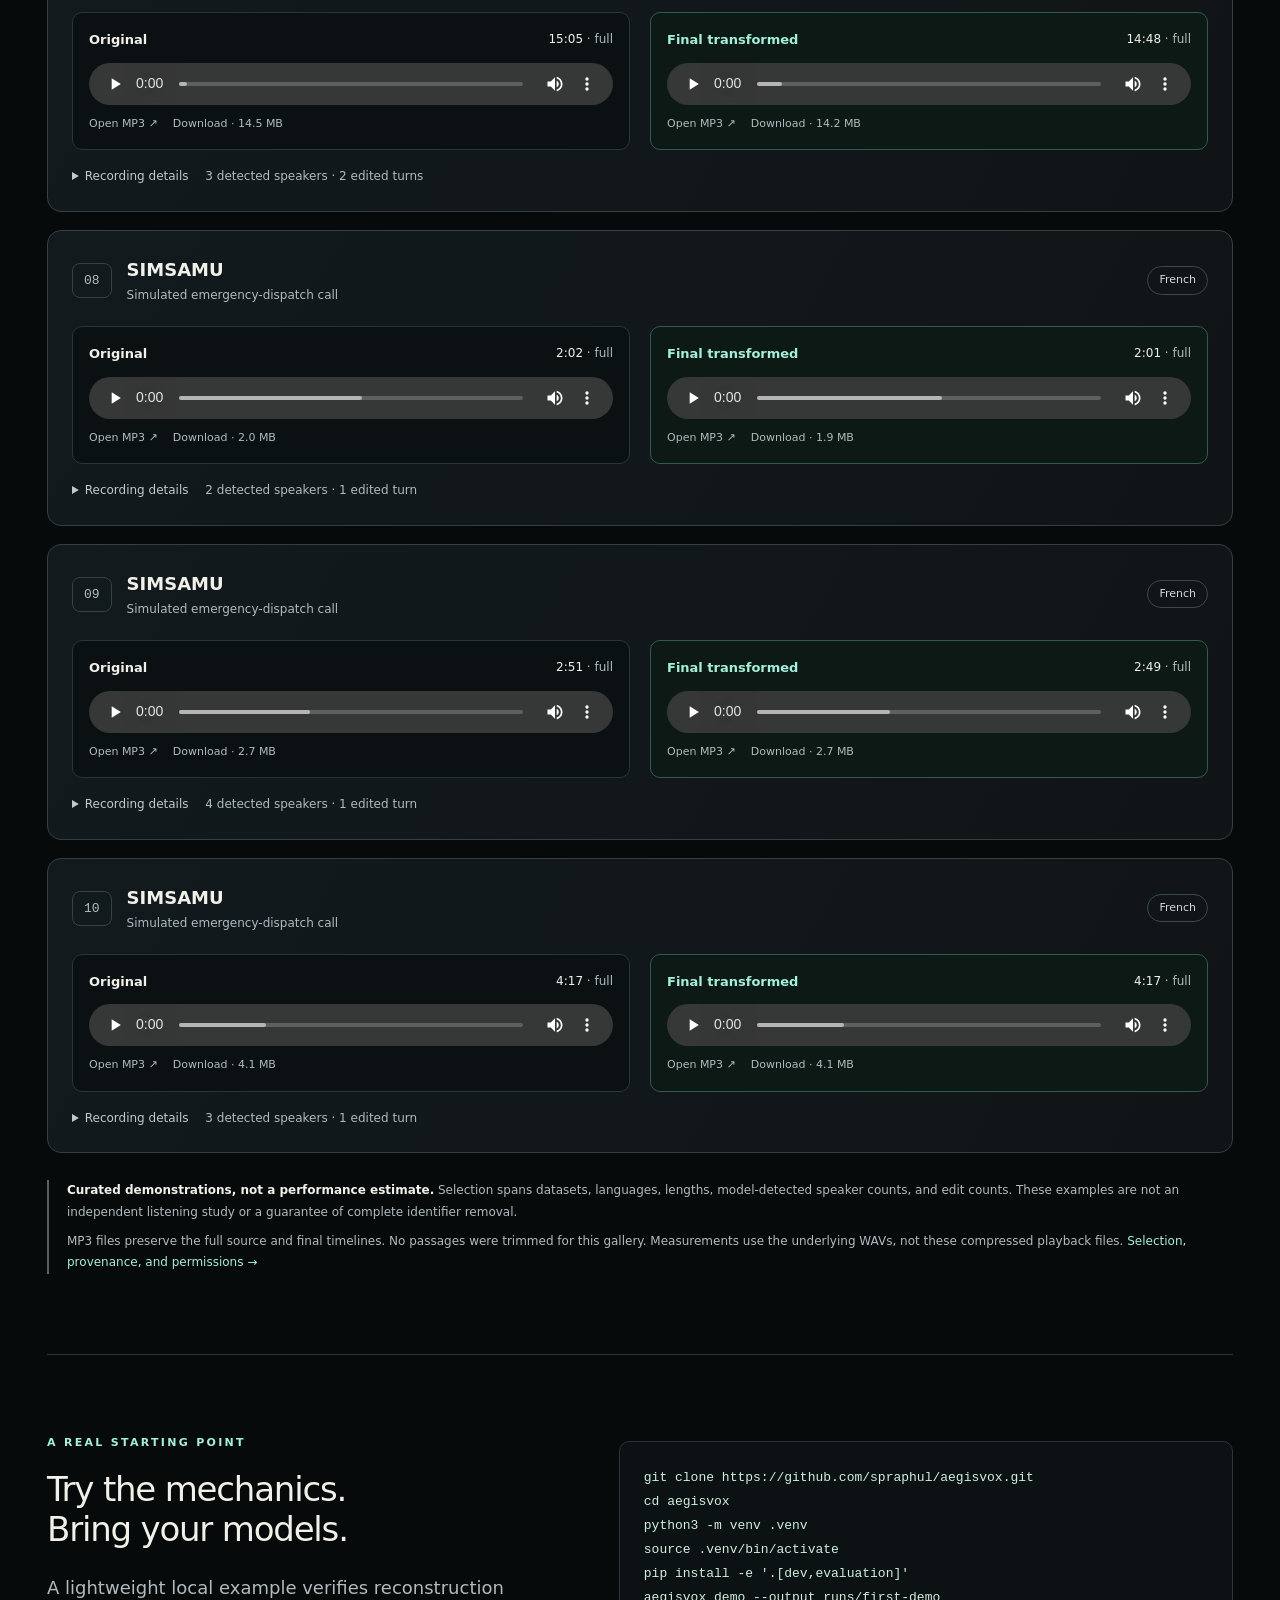
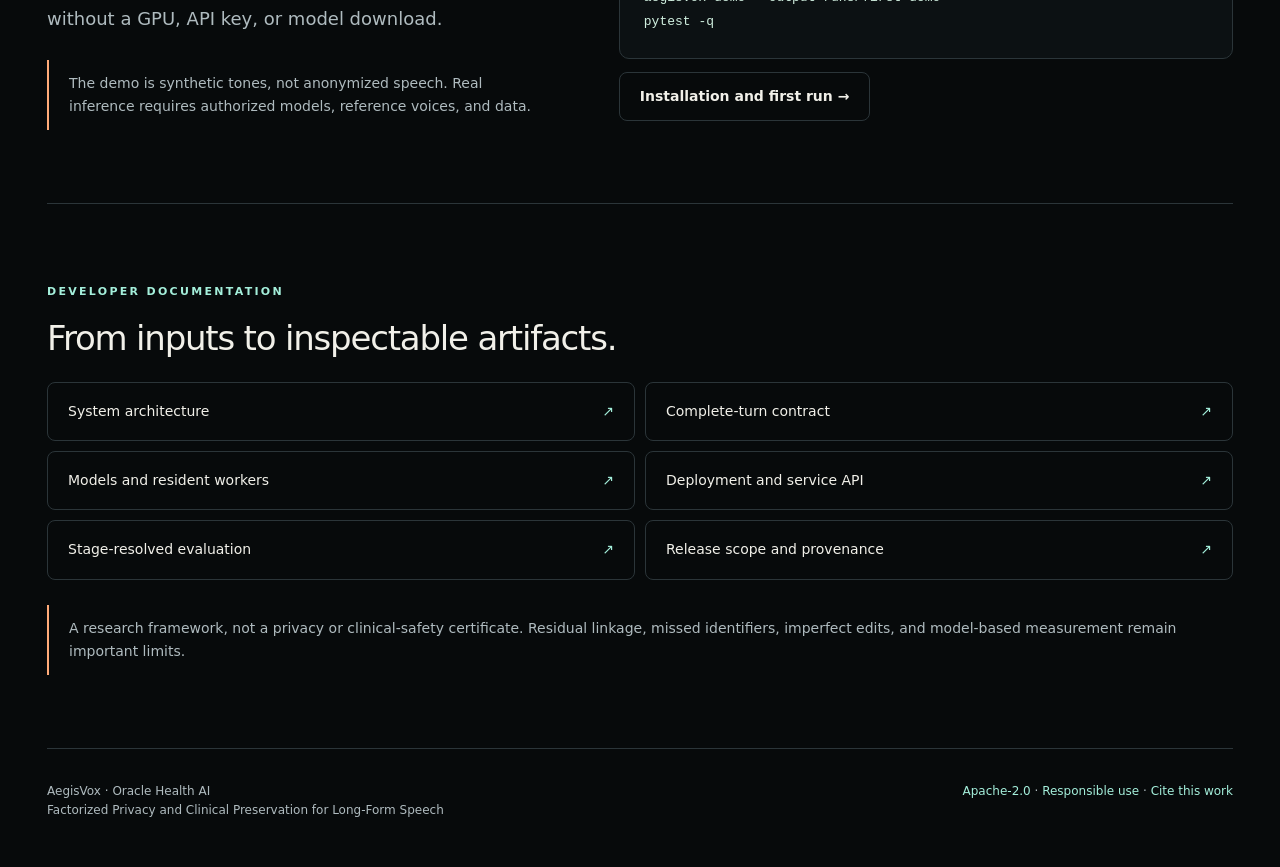
==== commit 304c8198: "Add ten cleared full-conversation audio pairs to public gallery" ====
--- a/docs/index.html
+++ b/docs/index.html
@@ -1,10 +1,161 @@
 <!doctype html><html lang="en"><head><meta charset="utf-8"><meta name="viewport" content="width=device-width, initial-scale=1"><meta name="description" content="AegisVox: factorized clinical speech privacy with complete-turn editing and stage-resolved evaluation."><title>AegisVox | Factorized speech privacy</title><link rel="stylesheet" href="assets/site.css"></head><body>
-<a class="skip" href="#main">Skip to content</a><header><nav class="nav" aria-label="Primary"><a href="index.html" class="brand"><span class="mark" aria-hidden="true"><i></i><i></i><i></i><i></i></span>AegisVox</a><span class="wordmark">Oracle Health AI</span><div class="navlinks"><a href="guides/quickstart.html">Docs</a><a href="#film">Film</a><a href="https://github.com/spraphul/aegisvox">GitHub ↗</a></div></nav></header>
-<main id="main" class="shell"><section class="hero"><div><span class="eyebrow">Clinical speech · Research framework</span><h1>More than words.<br><em>More than one<br>kind of privacy.</em></h1><p class="lead">Transform voice identity and spoken identifiers separately. Keep the conversation in view. Measure what each intervention changes.</p><div class="actions"><a class="button primary" href="guides/quickstart.html">Build with AegisVox ↗</a><a class="button" href="#film">Watch the demonstration</a></div><p class="subtle">Python framework · Apache-2.0 · Model-adapter architecture</p></div>
+<a class="skip" href="#main">Skip to content</a><header><nav class="nav" aria-label="Primary"><a href="index.html" class="brand"><span class="mark" aria-hidden="true"><i></i><i></i><i></i><i></i></span>AegisVox</a><span class="wordmark">Oracle Health AI</span><div class="navlinks"><a href="guides/quickstart.html">Docs</a><a href="#listen">Listen</a><a href="#film">Film</a><a href="https://github.com/spraphul/aegisvox">GitHub ↗</a></div></nav></header>
+<main id="main" class="shell"><section class="hero"><div><span class="eyebrow">Clinical speech · Research framework</span><h1>More than words.<br><em>More than one<br>kind of privacy.</em></h1><p class="lead">Transform voice identity and spoken identifiers separately. Keep the conversation in view. Measure what each intervention changes.</p><div class="actions"><a class="button primary" href="guides/quickstart.html">Build with AegisVox ↗</a><a class="button" href="#listen">Listen to full conversations</a></div><p class="subtle">Python framework · Apache-2.0 · Model-adapter architecture</p></div>
 <div class="signal" role="img" aria-label="Six turns from three speakers. Every turn changes voice; turns two and five receive lexical edits."><div class="label"><span>One conversation</span><span>03 speakers</span></div><div class="timeline"><div class="turn"><div class="bars"><i></i><i></i><i></i><i></i></div><span>01 · A</span></div><div class="turn edit"><div class="bars"><i></i><i></i><i></i><i></i></div><span>02 · B</span></div><div class="turn"><div class="bars"><i></i><i></i><i></i><i></i></div><span>03 · A</span></div><div class="turn"><div class="bars"><i></i><i></i><i></i><i></i></div><span>04 · C</span></div><div class="turn edit"><div class="bars"><i></i><i></i><i></i><i></i></div><span>05 · B</span></div><div class="turn"><div class="bars"><i></i><i></i><i></i><i></i></div><span>06 · A</span></div></div><div class="signal-rule"></div><p class="signal-title">Two interventions.<br>One connected system.</p><p class="signal-copy">Consistent surrogate voices on every turn.<br><span class="orange">Lexical rendering only where words change.</span></p><div class="legend"><span><i class="dot"></i>VOICE IDENTITY</span><span><i class="dot edit"></i>IDENTIFIER EDIT</span></div></div></section>
 <div class="strip"><span><b>Prosody.</b> Beyond a transcript.</span><span><b>Pauses.</b> Part of the interaction.</span><span><b>Roles.</b> Who said what.</span><span><b>Context.</b> Worth measuring.</span></div>
 <section class="block"><div class="section-head"><div><span class="eyebrow">The architecture</span><h2>Factorize the change.<br>Follow the evidence.</h2></div><p>Changing words and changing a voice solve different problems. The implementation keeps those operations, their artifacts, and their measurements distinct.</p></div><div class="grid"><article class="card"><span class="num">01 / IDENTITY</span><h3>A consistent voice per speaker</h3><p>Profile speakers, retrieve distinct voice references, and convert all turns with SeedVC. The assignment follows the speaker, not the sentence.</p><span class="tag">All speaker turns</span></article><article class="card"><span class="num">02 / LEXICAL</span><h3>Edit the complete affected turn</h3><p>Plan document-consistent replacements. Render the revised turn with its converted voice reference. Rejoin it with the other converted turns.</p><span class="tag">Selected complete turns</span></article><article class="card"><span class="num">03 / EVIDENCE</span><h3>Do not hide a tradeoff in one score</h3><p>Inspect speaker linkage, replacement realization, retained identifiers, and clinical preservation at the stage where each was measured.</p><span class="tag">Separate endpoints</span></article></div></section>
 <section class="block" id="film"><div class="section-head"><div><span class="eyebrow">78 seconds inside AegisVox</span><h2>See the conversation move.</h2></div><p>The technical film shows consistent speaker mappings, selective complete-turn edits, and the checkpoints between transformation and evaluation.</p></div><video controls preload="none" poster="assets/hero.png" aria-label="AegisVox illustrated technical demonstration"><source src="assets/aegisvox-demo.mp4?v=silent" type="video/mp4"><track kind="captions" src="assets/demo.vtt" srclang="en" label="English">Your browser cannot play this video. <a href="assets/aegisvox-demo.mp4?v=silent">Download the MP4.</a></video><p class="subtle">Illustrative signals, not patient speech or model internals. Silent video. <a href="guides/architecture.html">Read the equivalent architecture description.</a></p></section>
+<!-- AUDIO-GALLERY:START -->
+<section class="block" id="listen" aria-labelledby="listen-heading">
+<div class="section-head"><div><span class="eyebrow">Listen, side by side</span><h2 id="listen-heading">Hear the whole conversation.</h2></div><p>The original input and the final reconstructed output. Ten complete conversations, from short French dispatch calls to longer English consultations.</p></div>
+<div class="listening-guide"><span class="listening-icon" aria-hidden="true">◉</span><p>Use headphones. Compare the voices, pacing, and delivery. These are public simulated or non-patient conversations, not real-patient recordings. The final output includes both voice conversion and lexical editing.</p></div>
+<div class="gallery-toolbar"><div class="gallery-filters"><label>Dataset<select id="dataset-filter"><option value="all">All three datasets</option><option value="primock57">PriMock57</option><option value="fareez">Fareez</option><option value="simsamu">SIMSAMU</option></select></label><label>Language<select id="language-filter"><option value="all">English + French</option><option value="en">English</option><option value="fr">French</option></select></label><button type="button" id="reset-filters">Reset</button></div><p id="example-count" aria-live="polite">10 of 10 conversations</p></div>
+<p class="gallery-caption">Full-length playback · 2–15 minutes per recording · Only one player plays at a time</p>
+<noscript><p>Filters require JavaScript. All ten pairs are available below; pause one player before starting another.</p></noscript>
+<p id="no-examples" hidden>No examples match these filters. Choose another dataset or reset.</p>
+<div class="audio-examples"><article class="audio-example" id="example-01" data-corpus="primock57" data-language="en">
+<div class="example-heading"><span class="example-number">01</span><div><h3>PriMock57</h3><p>Mock primary-care consultation</p></div><span class="language-pill">English</span></div>
+<div class="audio-pair"><div class="audio-side original">
+<div class="player-heading"><span>Original</span><span class="duration">6:33 <span>· full</span></span></div>
+<audio controls preload="metadata" src="assets/audio/example-01-original.mp3" aria-label="PriMock57 · day4_consultation04_mixed: Original, full conversation">Your browser cannot play this audio. <a href="assets/audio/example-01-original.mp3">Open MP3</a>.</audio>
+<div class="audio-links"><a href="assets/audio/example-01-original.mp3" target="_blank" rel="noopener" aria-label="Open MP3: PriMock57 · day4_consultation04_mixed: Original, full conversation">Open MP3 ↗</a><a href="assets/audio/example-01-original.mp3" download aria-label="Download: PriMock57 · day4_consultation04_mixed: Original, full conversation">Download · 6.3 MB</a><button class="retry-audio" hidden type="button">Retry</button></div>
+<p class="audio-status" role="status" hidden></p></div><div class="audio-side final">
+<div class="player-heading"><span>Final transformed</span><span class="duration">6:32 <span>· full</span></span></div>
+<audio controls preload="metadata" src="assets/audio/example-01-final.mp3" aria-label="PriMock57 · day4_consultation04_mixed: Final transformed, full conversation">Your browser cannot play this audio. <a href="assets/audio/example-01-final.mp3">Open MP3</a>.</audio>
+<div class="audio-links"><a href="assets/audio/example-01-final.mp3" target="_blank" rel="noopener" aria-label="Open MP3: PriMock57 · day4_consultation04_mixed: Final transformed, full conversation">Open MP3 ↗</a><a href="assets/audio/example-01-final.mp3" download aria-label="Download: PriMock57 · day4_consultation04_mixed: Final transformed, full conversation">Download · 6.3 MB</a><button class="retry-audio" hidden type="button">Retry</button></div>
+<p class="audio-status" role="status" hidden></p></div></div>
+<details class="example-details"><summary>Recording details <span>2 detected speakers · 2 edited turns</span></summary>
+<p>Source recording: <code>day4_consultation04_mixed</code>. Speaker counts are model-detected, not demographic or reference labels. Final audio uses consistent SeedVC voice conversion, F5-TTS complete-turn lexical editing, and conversation reconstruction.</p>
+<p>Original input is a constructed mixture of the doctor and patient role tracks. <a href="https://github.com/babylonhealth/primock57">Dataset source ↗</a> · <a href="guides/audio-examples.html">Attribution and selection</a></p></details></article>
+<article class="audio-example" id="example-02" data-corpus="primock57" data-language="en">
+<div class="example-heading"><span class="example-number">02</span><div><h3>PriMock57</h3><p>Mock primary-care consultation</p></div><span class="language-pill">English</span></div>
+<div class="audio-pair"><div class="audio-side original">
+<div class="player-heading"><span>Original</span><span class="duration">9:04 <span>· full</span></span></div>
+<audio controls preload="metadata" src="assets/audio/example-02-original.mp3" aria-label="PriMock57 · day1_consultation03_mixed: Original, full conversation">Your browser cannot play this audio. <a href="assets/audio/example-02-original.mp3">Open MP3</a>.</audio>
+<div class="audio-links"><a href="assets/audio/example-02-original.mp3" target="_blank" rel="noopener" aria-label="Open MP3: PriMock57 · day1_consultation03_mixed: Original, full conversation">Open MP3 ↗</a><a href="assets/audio/example-02-original.mp3" download aria-label="Download: PriMock57 · day1_consultation03_mixed: Original, full conversation">Download · 8.7 MB</a><button class="retry-audio" hidden type="button">Retry</button></div>
+<p class="audio-status" role="status" hidden></p></div><div class="audio-side final">
+<div class="player-heading"><span>Final transformed</span><span class="duration">9:01 <span>· full</span></span></div>
+<audio controls preload="metadata" src="assets/audio/example-02-final.mp3" aria-label="PriMock57 · day1_consultation03_mixed: Final transformed, full conversation">Your browser cannot play this audio. <a href="assets/audio/example-02-final.mp3">Open MP3</a>.</audio>
+<div class="audio-links"><a href="assets/audio/example-02-final.mp3" target="_blank" rel="noopener" aria-label="Open MP3: PriMock57 · day1_consultation03_mixed: Final transformed, full conversation">Open MP3 ↗</a><a href="assets/audio/example-02-final.mp3" download aria-label="Download: PriMock57 · day1_consultation03_mixed: Final transformed, full conversation">Download · 8.7 MB</a><button class="retry-audio" hidden type="button">Retry</button></div>
+<p class="audio-status" role="status" hidden></p></div></div>
+<details class="example-details"><summary>Recording details <span>2 detected speakers · 1 edited turn</span></summary>
+<p>Source recording: <code>day1_consultation03_mixed</code>. Speaker counts are model-detected, not demographic or reference labels. Final audio uses consistent SeedVC voice conversion, F5-TTS complete-turn lexical editing, and conversation reconstruction.</p>
+<p>Original input is a constructed mixture of the doctor and patient role tracks. <a href="https://github.com/babylonhealth/primock57">Dataset source ↗</a> · <a href="guides/audio-examples.html">Attribution and selection</a></p></details></article>
+<article class="audio-example" id="example-03" data-corpus="primock57" data-language="en">
+<div class="example-heading"><span class="example-number">03</span><div><h3>PriMock57</h3><p>Mock primary-care consultation</p></div><span class="language-pill">English</span></div>
+<div class="audio-pair"><div class="audio-side original">
+<div class="player-heading"><span>Original</span><span class="duration">11:52 <span>· full</span></span></div>
+<audio controls preload="metadata" src="assets/audio/example-03-original.mp3" aria-label="PriMock57 · day3_consultation09_mixed: Original, full conversation">Your browser cannot play this audio. <a href="assets/audio/example-03-original.mp3">Open MP3</a>.</audio>
+<div class="audio-links"><a href="assets/audio/example-03-original.mp3" target="_blank" rel="noopener" aria-label="Open MP3: PriMock57 · day3_consultation09_mixed: Original, full conversation">Open MP3 ↗</a><a href="assets/audio/example-03-original.mp3" download aria-label="Download: PriMock57 · day3_consultation09_mixed: Original, full conversation">Download · 11.4 MB</a><button class="retry-audio" hidden type="button">Retry</button></div>
+<p class="audio-status" role="status" hidden></p></div><div class="audio-side final">
+<div class="player-heading"><span>Final transformed</span><span class="duration">11:48 <span>· full</span></span></div>
+<audio controls preload="metadata" src="assets/audio/example-03-final.mp3" aria-label="PriMock57 · day3_consultation09_mixed: Final transformed, full conversation">Your browser cannot play this audio. <a href="assets/audio/example-03-final.mp3">Open MP3</a>.</audio>
+<div class="audio-links"><a href="assets/audio/example-03-final.mp3" target="_blank" rel="noopener" aria-label="Open MP3: PriMock57 · day3_consultation09_mixed: Final transformed, full conversation">Open MP3 ↗</a><a href="assets/audio/example-03-final.mp3" download aria-label="Download: PriMock57 · day3_consultation09_mixed: Final transformed, full conversation">Download · 11.3 MB</a><button class="retry-audio" hidden type="button">Retry</button></div>
+<p class="audio-status" role="status" hidden></p></div></div>
+<details class="example-details"><summary>Recording details <span>2 detected speakers · 4 edited turns</span></summary>
+<p>Source recording: <code>day3_consultation09_mixed</code>. Speaker counts are model-detected, not demographic or reference labels. Final audio uses consistent SeedVC voice conversion, F5-TTS complete-turn lexical editing, and conversation reconstruction.</p>
+<p>Original input is a constructed mixture of the doctor and patient role tracks. <a href="https://github.com/babylonhealth/primock57">Dataset source ↗</a> · <a href="guides/audio-examples.html">Attribution and selection</a></p></details></article>
+<article class="audio-example" id="example-04" data-corpus="fareez" data-language="en">
+<div class="example-heading"><span class="example-number">04</span><div><h3>Fareez</h3><p>Simulated respiratory interview</p></div><span class="language-pill">English</span></div>
+<div class="audio-pair"><div class="audio-side original">
+<div class="player-heading"><span>Original</span><span class="duration">8:33 <span>· full</span></span></div>
+<audio controls preload="metadata" src="assets/audio/example-04-original.mp3" aria-label="Fareez · RES0217: Original, full conversation">Your browser cannot play this audio. <a href="assets/audio/example-04-original.mp3">Open MP3</a>.</audio>
+<div class="audio-links"><a href="assets/audio/example-04-original.mp3" target="_blank" rel="noopener" aria-label="Open MP3: Fareez · RES0217: Original, full conversation">Open MP3 ↗</a><a href="assets/audio/example-04-original.mp3" download aria-label="Download: Fareez · RES0217: Original, full conversation">Download · 8.2 MB</a><button class="retry-audio" hidden type="button">Retry</button></div>
+<p class="audio-status" role="status" hidden></p></div><div class="audio-side final">
+<div class="player-heading"><span>Final transformed</span><span class="duration">8:29 <span>· full</span></span></div>
+<audio controls preload="metadata" src="assets/audio/example-04-final.mp3" aria-label="Fareez · RES0217: Final transformed, full conversation">Your browser cannot play this audio. <a href="assets/audio/example-04-final.mp3">Open MP3</a>.</audio>
+<div class="audio-links"><a href="assets/audio/example-04-final.mp3" target="_blank" rel="noopener" aria-label="Open MP3: Fareez · RES0217: Final transformed, full conversation">Open MP3 ↗</a><a href="assets/audio/example-04-final.mp3" download aria-label="Download: Fareez · RES0217: Final transformed, full conversation">Download · 8.2 MB</a><button class="retry-audio" hidden type="button">Retry</button></div>
+<p class="audio-status" role="status" hidden></p></div></div>
+<details class="example-details"><summary>Recording details <span>2 detected speakers · 6 edited turns</span></summary>
+<p>Source recording: <code>RES0217</code>. Speaker counts are model-detected, not demographic or reference labels. Final audio uses consistent SeedVC voice conversion, F5-TTS complete-turn lexical editing, and conversation reconstruction.</p>
+<p>Original input is the respiratory interview recording used in the evaluation. <a href="https://doi.org/10.6084/m9.figshare.16550013.v1">Dataset source ↗</a> · <a href="guides/audio-examples.html">Attribution and selection</a></p></details></article>
+<article class="audio-example" id="example-05" data-corpus="fareez" data-language="en">
+<div class="example-heading"><span class="example-number">05</span><div><h3>Fareez</h3><p>Simulated respiratory interview</p></div><span class="language-pill">English</span></div>
+<div class="audio-pair"><div class="audio-side original">
+<div class="player-heading"><span>Original</span><span class="duration">11:04 <span>· full</span></span></div>
+<audio controls preload="metadata" src="assets/audio/example-05-original.mp3" aria-label="Fareez · RES0068: Original, full conversation">Your browser cannot play this audio. <a href="assets/audio/example-05-original.mp3">Open MP3</a>.</audio>
+<div class="audio-links"><a href="assets/audio/example-05-original.mp3" target="_blank" rel="noopener" aria-label="Open MP3: Fareez · RES0068: Original, full conversation">Open MP3 ↗</a><a href="assets/audio/example-05-original.mp3" download aria-label="Download: Fareez · RES0068: Original, full conversation">Download · 10.6 MB</a><button class="retry-audio" hidden type="button">Retry</button></div>
+<p class="audio-status" role="status" hidden></p></div><div class="audio-side final">
+<div class="player-heading"><span>Final transformed</span><span class="duration">10:53 <span>· full</span></span></div>
+<audio controls preload="metadata" src="assets/audio/example-05-final.mp3" aria-label="Fareez · RES0068: Final transformed, full conversation">Your browser cannot play this audio. <a href="assets/audio/example-05-final.mp3">Open MP3</a>.</audio>
+<div class="audio-links"><a href="assets/audio/example-05-final.mp3" target="_blank" rel="noopener" aria-label="Open MP3: Fareez · RES0068: Final transformed, full conversation">Open MP3 ↗</a><a href="assets/audio/example-05-final.mp3" download aria-label="Download: Fareez · RES0068: Final transformed, full conversation">Download · 10.5 MB</a><button class="retry-audio" hidden type="button">Retry</button></div>
+<p class="audio-status" role="status" hidden></p></div></div>
+<details class="example-details"><summary>Recording details <span>2 detected speakers · 1 edited turn</span></summary>
+<p>Source recording: <code>RES0068</code>. Speaker counts are model-detected, not demographic or reference labels. Final audio uses consistent SeedVC voice conversion, F5-TTS complete-turn lexical editing, and conversation reconstruction.</p>
+<p>Original input is the respiratory interview recording used in the evaluation. <a href="https://doi.org/10.6084/m9.figshare.16550013.v1">Dataset source ↗</a> · <a href="guides/audio-examples.html">Attribution and selection</a></p></details></article>
+<article class="audio-example" id="example-06" data-corpus="fareez" data-language="en">
+<div class="example-heading"><span class="example-number">06</span><div><h3>Fareez</h3><p>Simulated respiratory interview</p></div><span class="language-pill">English</span></div>
+<div class="audio-pair"><div class="audio-side original">
+<div class="player-heading"><span>Original</span><span class="duration">12:22 <span>· full</span></span></div>
+<audio controls preload="metadata" src="assets/audio/example-06-original.mp3" aria-label="Fareez · RES0123: Original, full conversation">Your browser cannot play this audio. <a href="assets/audio/example-06-original.mp3">Open MP3</a>.</audio>
+<div class="audio-links"><a href="assets/audio/example-06-original.mp3" target="_blank" rel="noopener" aria-label="Open MP3: Fareez · RES0123: Original, full conversation">Open MP3 ↗</a><a href="assets/audio/example-06-original.mp3" download aria-label="Download: Fareez · RES0123: Original, full conversation">Download · 11.9 MB</a><button class="retry-audio" hidden type="button">Retry</button></div>
+<p class="audio-status" role="status" hidden></p></div><div class="audio-side final">
+<div class="player-heading"><span>Final transformed</span><span class="duration">12:19 <span>· full</span></span></div>
+<audio controls preload="metadata" src="assets/audio/example-06-final.mp3" aria-label="Fareez · RES0123: Final transformed, full conversation">Your browser cannot play this audio. <a href="assets/audio/example-06-final.mp3">Open MP3</a>.</audio>
+<div class="audio-links"><a href="assets/audio/example-06-final.mp3" target="_blank" rel="noopener" aria-label="Open MP3: Fareez · RES0123: Final transformed, full conversation">Open MP3 ↗</a><a href="assets/audio/example-06-final.mp3" download aria-label="Download: Fareez · RES0123: Final transformed, full conversation">Download · 11.8 MB</a><button class="retry-audio" hidden type="button">Retry</button></div>
+<p class="audio-status" role="status" hidden></p></div></div>
+<details class="example-details"><summary>Recording details <span>2 detected speakers · 2 edited turns</span></summary>
+<p>Source recording: <code>RES0123</code>. Speaker counts are model-detected, not demographic or reference labels. Final audio uses consistent SeedVC voice conversion, F5-TTS complete-turn lexical editing, and conversation reconstruction.</p>
+<p>Original input is the respiratory interview recording used in the evaluation. <a href="https://doi.org/10.6084/m9.figshare.16550013.v1">Dataset source ↗</a> · <a href="guides/audio-examples.html">Attribution and selection</a></p></details></article>
+<article class="audio-example" id="example-07" data-corpus="fareez" data-language="en">
+<div class="example-heading"><span class="example-number">07</span><div><h3>Fareez</h3><p>Simulated respiratory interview</p></div><span class="language-pill">English</span></div>
+<div class="audio-pair"><div class="audio-side original">
+<div class="player-heading"><span>Original</span><span class="duration">15:05 <span>· full</span></span></div>
+<audio controls preload="metadata" src="assets/audio/example-07-original.mp3" aria-label="Fareez · RES0011: Original, full conversation">Your browser cannot play this audio. <a href="assets/audio/example-07-original.mp3">Open MP3</a>.</audio>
+<div class="audio-links"><a href="assets/audio/example-07-original.mp3" target="_blank" rel="noopener" aria-label="Open MP3: Fareez · RES0011: Original, full conversation">Open MP3 ↗</a><a href="assets/audio/example-07-original.mp3" download aria-label="Download: Fareez · RES0011: Original, full conversation">Download · 14.5 MB</a><button class="retry-audio" hidden type="button">Retry</button></div>
+<p class="audio-status" role="status" hidden></p></div><div class="audio-side final">
+<div class="player-heading"><span>Final transformed</span><span class="duration">14:48 <span>· full</span></span></div>
+<audio controls preload="metadata" src="assets/audio/example-07-final.mp3" aria-label="Fareez · RES0011: Final transformed, full conversation">Your browser cannot play this audio. <a href="assets/audio/example-07-final.mp3">Open MP3</a>.</audio>
+<div class="audio-links"><a href="assets/audio/example-07-final.mp3" target="_blank" rel="noopener" aria-label="Open MP3: Fareez · RES0011: Final transformed, full conversation">Open MP3 ↗</a><a href="assets/audio/example-07-final.mp3" download aria-label="Download: Fareez · RES0011: Final transformed, full conversation">Download · 14.2 MB</a><button class="retry-audio" hidden type="button">Retry</button></div>
+<p class="audio-status" role="status" hidden></p></div></div>
+<details class="example-details"><summary>Recording details <span>3 detected speakers · 2 edited turns</span></summary>
+<p>Source recording: <code>RES0011</code>. Speaker counts are model-detected, not demographic or reference labels. Final audio uses consistent SeedVC voice conversion, F5-TTS complete-turn lexical editing, and conversation reconstruction.</p>
+<p>Original input is the respiratory interview recording used in the evaluation. <a href="https://doi.org/10.6084/m9.figshare.16550013.v1">Dataset source ↗</a> · <a href="guides/audio-examples.html">Attribution and selection</a></p></details></article>
+<article class="audio-example" id="example-08" data-corpus="simsamu" data-language="fr">
+<div class="example-heading"><span class="example-number">08</span><div><h3>SIMSAMU</h3><p>Simulated emergency-dispatch call</p></div><span class="language-pill">French</span></div>
+<div class="audio-pair"><div class="audio-side original">
+<div class="player-heading"><span>Original</span><span class="duration">2:02 <span>· full</span></span></div>
+<audio controls preload="metadata" src="assets/audio/example-08-original.mp3" aria-label="SIMSAMU · dj_2022_avp_scooter: Original, full conversation">Your browser cannot play this audio. <a href="assets/audio/example-08-original.mp3">Open MP3</a>.</audio>
+<div class="audio-links"><a href="assets/audio/example-08-original.mp3" target="_blank" rel="noopener" aria-label="Open MP3: SIMSAMU · dj_2022_avp_scooter: Original, full conversation">Open MP3 ↗</a><a href="assets/audio/example-08-original.mp3" download aria-label="Download: SIMSAMU · dj_2022_avp_scooter: Original, full conversation">Download · 2.0 MB</a><button class="retry-audio" hidden type="button">Retry</button></div>
+<p class="audio-status" role="status" hidden></p></div><div class="audio-side final">
+<div class="player-heading"><span>Final transformed</span><span class="duration">2:01 <span>· full</span></span></div>
+<audio controls preload="metadata" src="assets/audio/example-08-final.mp3" aria-label="SIMSAMU · dj_2022_avp_scooter: Final transformed, full conversation">Your browser cannot play this audio. <a href="assets/audio/example-08-final.mp3">Open MP3</a>.</audio>
+<div class="audio-links"><a href="assets/audio/example-08-final.mp3" target="_blank" rel="noopener" aria-label="Open MP3: SIMSAMU · dj_2022_avp_scooter: Final transformed, full conversation">Open MP3 ↗</a><a href="assets/audio/example-08-final.mp3" download aria-label="Download: SIMSAMU · dj_2022_avp_scooter: Final transformed, full conversation">Download · 1.9 MB</a><button class="retry-audio" hidden type="button">Retry</button></div>
+<p class="audio-status" role="status" hidden></p></div></div>
+<details class="example-details"><summary>Recording details <span>2 detected speakers · 1 edited turn</span></summary>
+<p>Source recording: <code>dj_2022_avp_scooter</code>. Speaker counts are model-detected, not demographic or reference labels. Final audio uses consistent SeedVC voice conversion, F5-TTS complete-turn lexical editing, and conversation reconstruction.</p>
+<p>Original input is the French dispatch-call recording used in the evaluation. <a href="https://huggingface.co/datasets/medkit/simsamu">Dataset source ↗</a> · <a href="guides/audio-examples.html">Attribution and selection</a></p></details></article>
+<article class="audio-example" id="example-09" data-corpus="simsamu" data-language="fr">
+<div class="example-heading"><span class="example-number">09</span><div><h3>SIMSAMU</h3><p>Simulated emergency-dispatch call</p></div><span class="language-pill">French</span></div>
+<div class="audio-pair"><div class="audio-side original">
+<div class="player-heading"><span>Original</span><span class="duration">2:51 <span>· full</span></span></div>
+<audio controls preload="metadata" src="assets/audio/example-09-original.mp3" aria-label="SIMSAMU · dj_2022_douleur_thorax: Original, full conversation">Your browser cannot play this audio. <a href="assets/audio/example-09-original.mp3">Open MP3</a>.</audio>
+<div class="audio-links"><a href="assets/audio/example-09-original.mp3" target="_blank" rel="noopener" aria-label="Open MP3: SIMSAMU · dj_2022_douleur_thorax: Original, full conversation">Open MP3 ↗</a><a href="assets/audio/example-09-original.mp3" download aria-label="Download: SIMSAMU · dj_2022_douleur_thorax: Original, full conversation">Download · 2.7 MB</a><button class="retry-audio" hidden type="button">Retry</button></div>
+<p class="audio-status" role="status" hidden></p></div><div class="audio-side final">
+<div class="player-heading"><span>Final transformed</span><span class="duration">2:49 <span>· full</span></span></div>
+<audio controls preload="metadata" src="assets/audio/example-09-final.mp3" aria-label="SIMSAMU · dj_2022_douleur_thorax: Final transformed, full conversation">Your browser cannot play this audio. <a href="assets/audio/example-09-final.mp3">Open MP3</a>.</audio>
+<div class="audio-links"><a href="assets/audio/example-09-final.mp3" target="_blank" rel="noopener" aria-label="Open MP3: SIMSAMU · dj_2022_douleur_thorax: Final transformed, full conversation">Open MP3 ↗</a><a href="assets/audio/example-09-final.mp3" download aria-label="Download: SIMSAMU · dj_2022_douleur_thorax: Final transformed, full conversation">Download · 2.7 MB</a><button class="retry-audio" hidden type="button">Retry</button></div>
+<p class="audio-status" role="status" hidden></p></div></div>
+<details class="example-details"><summary>Recording details <span>4 detected speakers · 1 edited turn</span></summary>
+<p>Source recording: <code>dj_2022_douleur_thorax</code>. Speaker counts are model-detected, not demographic or reference labels. Final audio uses consistent SeedVC voice conversion, F5-TTS complete-turn lexical editing, and conversation reconstruction.</p>
+<p>Original input is the French dispatch-call recording used in the evaluation. <a href="https://huggingface.co/datasets/medkit/simsamu">Dataset source ↗</a> · <a href="guides/audio-examples.html">Attribution and selection</a></p></details></article>
+<article class="audio-example" id="example-10" data-corpus="simsamu" data-language="fr">
+<div class="example-heading"><span class="example-number">10</span><div><h3>SIMSAMU</h3><p>Simulated emergency-dispatch call</p></div><span class="language-pill">French</span></div>
+<div class="audio-pair"><div class="audio-side original">
+<div class="player-heading"><span>Original</span><span class="duration">4:17 <span>· full</span></span></div>
+<audio controls preload="metadata" src="assets/audio/example-10-original.mp3" aria-label="SIMSAMU · dj_2022_tetanie_2: Original, full conversation">Your browser cannot play this audio. <a href="assets/audio/example-10-original.mp3">Open MP3</a>.</audio>
+<div class="audio-links"><a href="assets/audio/example-10-original.mp3" target="_blank" rel="noopener" aria-label="Open MP3: SIMSAMU · dj_2022_tetanie_2: Original, full conversation">Open MP3 ↗</a><a href="assets/audio/example-10-original.mp3" download aria-label="Download: SIMSAMU · dj_2022_tetanie_2: Original, full conversation">Download · 4.1 MB</a><button class="retry-audio" hidden type="button">Retry</button></div>
+<p class="audio-status" role="status" hidden></p></div><div class="audio-side final">
+<div class="player-heading"><span>Final transformed</span><span class="duration">4:17 <span>· full</span></span></div>
+<audio controls preload="metadata" src="assets/audio/example-10-final.mp3" aria-label="SIMSAMU · dj_2022_tetanie_2: Final transformed, full conversation">Your browser cannot play this audio. <a href="assets/audio/example-10-final.mp3">Open MP3</a>.</audio>
+<div class="audio-links"><a href="assets/audio/example-10-final.mp3" target="_blank" rel="noopener" aria-label="Open MP3: SIMSAMU · dj_2022_tetanie_2: Final transformed, full conversation">Open MP3 ↗</a><a href="assets/audio/example-10-final.mp3" download aria-label="Download: SIMSAMU · dj_2022_tetanie_2: Final transformed, full conversation">Download · 4.1 MB</a><button class="retry-audio" hidden type="button">Retry</button></div>
+<p class="audio-status" role="status" hidden></p></div></div>
+<details class="example-details"><summary>Recording details <span>3 detected speakers · 1 edited turn</span></summary>
+<p>Source recording: <code>dj_2022_tetanie_2</code>. Speaker counts are model-detected, not demographic or reference labels. Final audio uses consistent SeedVC voice conversion, F5-TTS complete-turn lexical editing, and conversation reconstruction.</p>
+<p>Original input is the French dispatch-call recording used in the evaluation. <a href="https://huggingface.co/datasets/medkit/simsamu">Dataset source ↗</a> · <a href="guides/audio-examples.html">Attribution and selection</a></p></details></article></div>
+<div class="gallery-footnote"><p><strong>Curated demonstrations, not a performance estimate.</strong> Selection spans datasets, languages, lengths, model-detected speaker counts, and edit counts. These examples are not an independent listening study or a guarantee of complete identifier removal.</p><p>MP3 files preserve the full source and final timelines. No passages were trimmed for this gallery. Measurements use the underlying WAVs, not these compressed playback files. <a href="guides/audio-examples.html">Selection, provenance, and permissions →</a></p></div>
+</section>
+<!-- AUDIO-GALLERY:END -->
 <section class="block"><div class="columns"><div><span class="eyebrow">A real starting point</span><h2>Try the mechanics.<br>Bring your models.</h2><p class="lead">A lightweight local example verifies reconstruction without a GPU, API key, or model download.</p><div class="note">The demo is synthetic tones, not anonymized speech. Real inference requires authorized models, reference voices, and data.</div></div><div><pre><code>git clone https://github.com/spraphul/aegisvox.git
 cd aegisvox
 python3 -m venv .venv
@@ -13,4 +164,4 @@
 aegisvox demo --output runs/first-demo
 pytest -q</code></pre><a class="button" href="guides/quickstart.html">Installation and first run →</a></div></div></section>
 <section class="block"><span class="eyebrow">Developer documentation</span><h2>From inputs to inspectable artifacts.</h2><div class="resources"><a class="resource" href="guides/architecture.html">System architecture <span>↗</span></a><a class="resource" href="guides/turn-contract.html">Complete-turn contract <span>↗</span></a><a class="resource" href="guides/backends.html">Models and resident workers <span>↗</span></a><a class="resource" href="guides/deployment.html">Deployment and service API <span>↗</span></a><a class="resource" href="guides/evaluation.html">Stage-resolved evaluation <span>↗</span></a><a class="resource" href="guides/release-scope.html">Release scope and provenance <span>↗</span></a></div><div class="note">A research framework, not a privacy or clinical-safety certificate. Residual linkage, missed identifiers, imperfect edits, and model-based measurement remain important limits.</div></section></main>
-<footer><span>AegisVox · Oracle Health AI<br>Factorized Privacy and Clinical Preservation for Long-Form Speech</span><span><a href="https://github.com/spraphul/aegisvox/blob/main/LICENSE">Apache-2.0</a> · <a href="https://github.com/spraphul/aegisvox/blob/main/SECURITY.md">Responsible use</a> · <a href="https://github.com/spraphul/aegisvox/blob/main/CITATION.cff">Cite this work</a></span></footer></body></html>
+<footer><span>AegisVox · Oracle Health AI<br>Factorized Privacy and Clinical Preservation for Long-Form Speech</span><span><a href="https://github.com/spraphul/aegisvox/blob/main/LICENSE">Apache-2.0</a> · <a href="https://github.com/spraphul/aegisvox/blob/main/SECURITY.md">Responsible use</a> · <a href="https://github.com/spraphul/aegisvox/blob/main/CITATION.cff">Cite this work</a></span></footer><script src="assets/listen.js" defer></script></body></html>
--- a/docs/assets/site.css
+++ b/docs/assets/site.css
@@ -1 +1,5 @@
-:root{color-scheme:dark;--bg:#070a0b;--panel:#101618;--ink:#f1f0e9;--muted:#afbbbf;--line:#2b3539;--mint:#a4efdb;--orange:#ffab79;--lilac:#cbb1ed;--pearl:#ddd2b7}*{box-sizing:border-box}html{scroll-behavior:smooth}body{margin:0;background:var(--bg);color:var(--ink);font-family:Inter,ui-sans-serif,system-ui,-apple-system,BlinkMacSystemFont,"Segoe UI",sans-serif;font-size:16px;line-height:1.65}a{color:var(--mint);text-decoration:none}a:hover{text-decoration:underline;text-underline-offset:5px}button,a:focus-visible,summary:focus-visible{outline-color:var(--mint)}.skip{position:absolute;left:20px;top:-100px;padding:10px;background:var(--panel)}.skip:focus{top:12px;z-index:10}header{border-bottom:1px solid var(--line)}.nav{max-width:1250px;margin:auto;padding:22px 32px;display:flex;align-items:center;gap:25px}.brand{font-size:23px;color:var(--ink);font-weight:650;letter-spacing:-1px}.mark{display:inline-flex;align-items:center;height:22px;gap:4px;margin-right:13px}.mark i{width:2px;height:14px;background:var(--mint)}.mark i:nth-child(2){height:24px}.mark i:nth-child(3){height:18px}.wordmark{font-size:13px;color:var(--muted);border-left:1px solid var(--line);padding-left:23px}.navlinks{margin-left:auto;display:flex;gap:25px;font-size:14px}.shell{max-width:1250px;margin:auto;padding:0 32px}.eyebrow{text-transform:uppercase;font-size:11px;letter-spacing:2.3px;color:var(--mint);font-weight:600}.hero{padding:95px 0 68px;display:grid;grid-template-columns:1.3fr 1fr;align-items:center;gap:62px}h1{font-size:clamp(42px,5.1vw,68px);line-height:1.06;font-weight:500;letter-spacing:-3px;margin:23px 0}h1 em{font-style:normal;color:var(--mint)}.lead{font-size:18px;max-width:620px;color:var(--muted);line-height:1.7}.actions{display:flex;flex-wrap:wrap;gap:12px;margin-top:29px}.button{padding:12px 20px;display:inline-block;border:1px solid var(--line);border-radius:8px;color:var(--ink);font-size:14px;font-weight:600}.button.primary{background:var(--mint);color:#0b2420;border-color:var(--mint)}.button:hover{transform:translateY(-1px);text-decoration:none}.subtle{font-size:12px;color:var(--muted)}.signal{border:1px solid var(--line);border-radius:18px;background:linear-gradient(145deg,#10191a,#0b0d10);padding:29px;position:relative;overflow:hidden}.signal .label{display:flex;justify-content:space-between;font-size:11px;letter-spacing:1.5px;text-transform:uppercase;color:var(--muted)}.timeline{display:flex;align-items:flex-end;gap:8px;padding:32px 0 18px}.turn{flex:1;min-width:0;height:66px;border:1px solid currentColor;border-radius:8px;color:var(--mint);background:#132824;position:relative;display:flex;align-items:center;justify-content:center}.turn:nth-child(2),.turn:nth-child(5){color:var(--pearl);background:#28261f}.turn:nth-child(4){color:var(--lilac);background:#241d2c}.turn span{font-size:10px;position:absolute;bottom:-22px;color:var(--muted)}.bars{display:flex;gap:3px;align-items:center}.bars i{width:2px;background:currentColor;height:10px;animation:breathe 3s ease-in-out infinite}.bars i:nth-child(2){height:25px;animation-delay:.3s}.bars i:nth-child(3){height:38px;animation-delay:.6s}.bars i:nth-child(4){height:21px;animation-delay:.9s}.turn.edit{box-shadow:0 0 0 2px var(--orange)}.signal-rule{height:1px;background:var(--line);margin:30px 0 19px}.signal-title{font-size:22px;letter-spacing:-.6px;margin:0 0 8px}.signal-copy{font-size:13px;color:var(--muted);margin:0}.orange{color:var(--orange)}.legend{display:flex;gap:17px;font-size:10px;letter-spacing:.5px;color:var(--muted);margin-top:22px}.dot{width:6px;height:6px;background:var(--mint);display:inline-block;border-radius:50%;margin-right:5px}.dot.edit{background:var(--orange)}.strip{border-block:1px solid var(--line);padding:18px 0;display:flex;gap:18px;justify-content:space-between;color:var(--muted);font-size:13px}.strip b{color:var(--ink);font-weight:500}section.block{padding:73px 0;border-bottom:1px solid var(--line)}h2{font-size:34px;letter-spacing:-1.2px;line-height:1.18;font-weight:500;margin:15px 0 24px}h3{font-size:20px;letter-spacing:-.5px;font-weight:550;margin:11px 0}.section-head{display:flex;gap:60px;justify-content:space-between;align-items:end;margin-bottom:25px}.section-head p{max-width:440px;color:var(--muted);font-size:14px;margin-bottom:24px}.grid{display:grid;grid-template-columns:repeat(3,1fr);gap:16px}.card{border:1px solid var(--line);background:var(--panel);padding:25px;border-radius:12px}.card .num{font-size:12px;color:var(--mint);font-family:monospace}.card:nth-child(2) .num{color:var(--orange)}.card:nth-child(3) .num{color:var(--lilac)}.card p{font-size:14px;color:var(--muted);margin-bottom:0}.tag{font-size:10px;text-transform:uppercase;letter-spacing:1px;border:1px solid var(--line);padding:3px 8px;border-radius:4px;display:inline-block;color:var(--muted);margin-top:17px}pre{background:#0c1113;border:1px solid var(--line);padding:24px;border-radius:10px;overflow:auto;font-size:13px;line-height:1.85;color:#d0efdf}code{font-family:ui-monospace,SFMono-Regular,Consolas,monospace}p code,li code,td code{font-size:.88em;overflow-wrap:anywhere;color:#d4eddd}video{width:100%;display:block;border:1px solid var(--line);border-radius:12px;background:#000;margin:26px 0 12px}.columns{display:grid;grid-template-columns:1fr 1.2fr;gap:60px}.note{border-left:2px solid var(--orange);padding:12px 20px;color:var(--muted);font-size:14px;margin-top:25px}.resources{display:grid;grid-template-columns:repeat(2,1fr);gap:10px}.resource{padding:17px 20px;border:1px solid var(--line);border-radius:8px;display:flex;justify-content:space-between;color:var(--ink);font-size:14px}.resource:hover{background:var(--panel);text-decoration:none}.resource span{color:var(--mint)}footer{max-width:1250px;margin:auto;padding:33px 32px 46px;font-size:12px;color:var(--muted);display:flex;justify-content:space-between;gap:24px}.docs-layout{display:grid;grid-template-columns:220px minmax(0,1fr);gap:65px;max-width:1200px;margin:auto;padding:50px 32px 100px}.sidebar{font-size:13px;align-self:start;position:sticky;top:25px}.sidebar a{display:block;color:var(--muted);padding:8px 12px;border-radius:5px}.sidebar a.active{background:#132824;color:var(--mint)}.article{max-width:825px;min-width:0}.article h1{font-size:40px;letter-spacing:-1.5px;margin-top:0}.article h2{font-size:26px;margin-top:42px}.article p,.article li{color:#c2cbce;line-height:1.8}.article table{font-size:13px;display:block;overflow:auto;border-collapse:collapse;width:100%;margin:25px 0}.article td,.article th{border:1px solid var(--line);padding:12px;text-align:left;vertical-align:top}.article th{background:var(--panel)}.article img{max-width:100%}.article pre{white-space:pre-wrap;overflow-wrap:anywhere}.article .title-rule{height:2px;background:linear-gradient(90deg,var(--mint),transparent);margin-bottom:30px}@keyframes breathe{0%,100%{opacity:.5;transform:scaleY(.7)}50%{opacity:1;transform:scaleY(1)}}@media(prefers-reduced-motion:reduce){*{animation:none!important;scroll-behavior:auto!important;transition:none!important}}@media(max-width:850px){.hero{grid-template-columns:1fr;padding-top:55px;gap:35px}.signal{max-width:600px}.grid{grid-template-columns:1fr}.columns{grid-template-columns:1fr;gap:20px}.section-head{display:block}.strip{flex-wrap:wrap}.docs-layout{grid-template-columns:1fr;gap:25px}.sidebar{position:static;display:flex;flex-wrap:wrap}.sidebar a{padding:6px 10px}.navlinks a:nth-child(2){display:none}}@media(max-width:520px){.nav,.shell{padding-left:20px;padding-right:20px}.wordmark{display:none}.nav{gap:12px}.navlinks{gap:13px}.hero h1{letter-spacing:-2px}.resources{grid-template-columns:1fr}.signal{padding:20px}.bars{gap:2px}.turn{height:57px}footer{display:block}.article h1{font-size:34px}}
+:root{color-scheme:dark;--bg:#070a0b;--panel:#101618;--ink:#f1f0e9;--muted:#afbbbf;--line:#2b3539;--mint:#a4efdb;--orange:#ffab79;--lilac:#cbb1ed;--pearl:#ddd2b7}*{box-sizing:border-box}html{scroll-behavior:smooth}body{margin:0;background:var(--bg);color:var(--ink);font-family:Inter,ui-sans-serif,system-ui,-apple-system,BlinkMacSystemFont,"Segoe UI",sans-serif;font-size:16px;line-height:1.65}a{color:var(--mint);text-decoration:none}a:hover{text-decoration:underline;text-underline-offset:5px}button,a:focus-visible,summary:focus-visible{outline-color:var(--mint)}.skip{position:absolute;left:20px;top:-100px;padding:10px;background:var(--panel)}.skip:focus{top:12px;z-index:10}header{border-bottom:1px solid var(--line)}.nav{max-width:1250px;margin:auto;padding:22px 32px;display:flex;align-items:center;gap:25px}.brand{font-size:23px;color:var(--ink);font-weight:650;letter-spacing:-1px}.mark{display:inline-flex;align-items:center;height:22px;gap:4px;margin-right:13px}.mark i{width:2px;height:14px;background:var(--mint)}.mark i:nth-child(2){height:24px}.mark i:nth-child(3){height:18px}.wordmark{font-size:13px;color:var(--muted);border-left:1px solid var(--line);padding-left:23px}.navlinks{margin-left:auto;display:flex;gap:25px;font-size:14px}.shell{max-width:1250px;margin:auto;padding:0 32px}.eyebrow{text-transform:uppercase;font-size:11px;letter-spacing:2.3px;color:var(--mint);font-weight:600}.hero{padding:95px 0 68px;display:grid;grid-template-columns:1.3fr 1fr;align-items:center;gap:62px}h1{font-size:clamp(42px,5.1vw,68px);line-height:1.06;font-weight:500;letter-spacing:-3px;margin:23px 0}h1 em{font-style:normal;color:var(--mint)}.lead{font-size:18px;max-width:620px;color:var(--muted);line-height:1.7}.actions{display:flex;flex-wrap:wrap;gap:12px;margin-top:29px}.button{padding:12px 20px;display:inline-block;border:1px solid var(--line);border-radius:8px;color:var(--ink);font-size:14px;font-weight:600}.button.primary{background:var(--mint);color:#0b2420;border-color:var(--mint)}.button:hover{transform:translateY(-1px);text-decoration:none}.subtle{font-size:12px;color:var(--muted)}.signal{border:1px solid var(--line);border-radius:18px;background:linear-gradient(145deg,#10191a,#0b0d10);padding:29px;position:relative;overflow:hidden}.signal .label{display:flex;justify-content:space-between;font-size:11px;letter-spacing:1.5px;text-transform:uppercase;color:var(--muted)}.timeline{display:flex;align-items:flex-end;gap:8px;padding:32px 0 18px}.turn{flex:1;min-width:0;height:66px;border:1px solid currentColor;border-radius:8px;color:var(--mint);background:#132824;position:relative;display:flex;align-items:center;justify-content:center}.turn:nth-child(2),.turn:nth-child(5){color:var(--pearl);background:#28261f}.turn:nth-child(4){color:var(--lilac);background:#241d2c}.turn span{font-size:10px;position:absolute;bottom:-22px;color:var(--muted)}.bars{display:flex;gap:3px;align-items:center}.bars i{width:2px;background:currentColor;height:10px;animation:breathe 3s ease-in-out infinite}.bars i:nth-child(2){height:25px;animation-delay:.3s}.bars i:nth-child(3){height:38px;animation-delay:.6s}.bars i:nth-child(4){height:21px;animation-delay:.9s}.turn.edit{box-shadow:0 0 0 2px var(--orange)}.signal-rule{height:1px;background:var(--line);margin:30px 0 19px}.signal-title{font-size:22px;letter-spacing:-.6px;margin:0 0 8px}.signal-copy{font-size:13px;color:var(--muted);margin:0}.orange{color:var(--orange)}.legend{display:flex;gap:17px;font-size:10px;letter-spacing:.5px;color:var(--muted);margin-top:22px}.dot{width:6px;height:6px;background:var(--mint);display:inline-block;border-radius:50%;margin-right:5px}.dot.edit{background:var(--orange)}.strip{border-block:1px solid var(--line);padding:18px 0;display:flex;gap:18px;justify-content:space-between;color:var(--muted);font-size:13px}.strip b{color:var(--ink);font-weight:500}section.block{padding:73px 0;border-bottom:1px solid var(--line)}h2{font-size:34px;letter-spacing:-1.2px;line-height:1.18;font-weight:500;margin:15px 0 24px}h3{font-size:20px;letter-spacing:-.5px;font-weight:550;margin:11px 0}.section-head{display:flex;gap:60px;justify-content:space-between;align-items:end;margin-bottom:25px}.section-head p{max-width:440px;color:var(--muted);font-size:14px;margin-bottom:24px}.grid{display:grid;grid-template-columns:repeat(3,1fr);gap:16px}.card{border:1px solid var(--line);background:var(--panel);padding:25px;border-radius:12px}.card .num{font-size:12px;color:var(--mint);font-family:monospace}.card:nth-child(2) .num{color:var(--orange)}.card:nth-child(3) .num{color:var(--lilac)}.card p{font-size:14px;color:var(--muted);margin-bottom:0}.tag{font-size:10px;text-transform:uppercase;letter-spacing:1px;border:1px solid var(--line);padding:3px 8px;border-radius:4px;display:inline-block;color:var(--muted);margin-top:17px}pre{background:#0c1113;border:1px solid var(--line);padding:24px;border-radius:10px;overflow:auto;font-size:13px;line-height:1.85;color:#d0efdf}code{font-family:ui-monospace,SFMono-Regular,Consolas,monospace}p code,li code,td code{font-size:.88em;overflow-wrap:anywhere;color:#d4eddd}video{width:100%;display:block;border:1px solid var(--line);border-radius:12px;background:#000;margin:26px 0 12px}.columns{display:grid;grid-template-columns:1fr 1.2fr;gap:60px}.note{border-left:2px solid var(--orange);padding:12px 20px;color:var(--muted);font-size:14px;margin-top:25px}.resources{display:grid;grid-template-columns:repeat(2,1fr);gap:10px}.resource{padding:17px 20px;border:1px solid var(--line);border-radius:8px;display:flex;justify-content:space-between;color:var(--ink);font-size:14px}.resource:hover{background:var(--panel);text-decoration:none}.resource span{color:var(--mint)}footer{max-width:1250px;margin:auto;padding:33px 32px 46px;font-size:12px;color:var(--muted);display:flex;justify-content:space-between;gap:24px}.docs-layout{display:grid;grid-template-columns:220px minmax(0,1fr);gap:65px;max-width:1200px;margin:auto;padding:50px 32px 100px}.sidebar{font-size:13px;align-self:start;position:sticky;top:25px}.sidebar a{display:block;color:var(--muted);padding:8px 12px;border-radius:5px}.sidebar a.active{background:#132824;color:var(--mint)}.article{max-width:825px;min-width:0}.article h1{font-size:40px;letter-spacing:-1.5px;margin-top:0}.article h2{font-size:26px;margin-top:42px}.article p,.article li{color:#c2cbce;line-height:1.8}.article table{font-size:13px;display:block;overflow:auto;border-collapse:collapse;width:100%;margin:25px 0}.article td,.article th{border:1px solid var(--line);padding:12px;text-align:left;vertical-align:top}.article th{background:var(--panel)}.article img{max-width:100%}.article pre{white-space:pre-wrap;overflow-wrap:anywhere}.article .title-rule{height:2px;background:linear-gradient(90deg,var(--mint),transparent);margin-bottom:30px}@keyframes breathe{0%,100%{opacity:.5;transform:scaleY(.7)}50%{opacity:1;transform:scaleY(1)}}@media(prefers-reduced-motion:reduce){*{animation:none!important;scroll-behavior:auto!important;transition:none!important}}@media(max-width:850px){.hero{grid-template-columns:1fr;padding-top:55px;gap:35px}.signal{max-width:600px}.grid{grid-template-columns:1fr}.columns{grid-template-columns:1fr;gap:20px}.section-head{display:block}.strip{flex-wrap:wrap}.docs-layout{grid-template-columns:1fr;gap:25px}.sidebar{position:static;display:flex;flex-wrap:wrap}.sidebar a{padding:6px 10px}.navlinks a[href="#film"]{display:none}}@media(max-width:520px){.nav,.shell{padding-left:20px;padding-right:20px}.wordmark{display:none}.nav{gap:12px}.navlinks{gap:13px}.hero h1{letter-spacing:-2px}.resources{grid-template-columns:1fr}.signal{padding:20px}.bars{gap:2px}.turn{height:57px}footer{display:block}.article h1{font-size:34px}}
+/* Full-conversation listening gallery. */
+#listen{scroll-margin-top:25px}.listening-guide{display:flex;gap:18px;align-items:center;padding:20px 24px;border:1px solid #30413e;border-radius:12px;background:#101c19}.listening-guide p{margin:0;color:#c3d2cc;font-size:14px}.listening-icon{color:var(--mint);font-size:28px}.gallery-toolbar{display:flex;align-items:end;justify-content:space-between;gap:24px;margin:30px 0 8px}.gallery-filters{display:flex;gap:15px;align-items:end;flex-wrap:wrap}.gallery-filters label{font-size:11px;letter-spacing:.8px;text-transform:uppercase;color:var(--muted)}.gallery-filters select{display:block;margin-top:7px;border:1px solid #3d4a4c;border-radius:7px;padding:10px 34px 10px 12px;background:#12191b;color:var(--ink);font:inherit;font-size:14px;min-height:43px}.gallery-filters button,.retry-audio{border:1px solid #3d4a4c;background:transparent;color:var(--mint);border-radius:7px;padding:10px 14px;cursor:pointer;font:inherit;font-size:13px}.gallery-filters button:focus-visible,select:focus-visible,audio:focus-visible{outline:2px solid var(--mint);outline-offset:4px}#example-count{font-size:13px;color:var(--muted);white-space:nowrap}.gallery-caption{font-size:12px;color:var(--muted);margin:16px 0 24px}.audio-examples{display:grid;gap:18px}.audio-example{border:1px solid #344044;background:linear-gradient(120deg,#121a1d,#101417);border-radius:14px;padding:24px}.audio-example[hidden]{display:none}.example-heading{display:flex;align-items:center;gap:15px;margin-bottom:20px}.example-number{font:13px ui-monospace,monospace;color:var(--muted);border:1px solid #354145;border-radius:8px;padding:9px 11px}.example-heading h3{font-size:18px;margin:0;color:var(--ink);letter-spacing:0}.example-heading p{font-size:12px;color:var(--muted);margin:2px 0 0}.language-pill{margin-left:auto;padding:4px 11px;border:1px solid #3b494d;border-radius:30px;font-size:11px;color:#d2dadd}.audio-pair{display:grid;grid-template-columns:1fr 1fr;gap:20px}.audio-side{min-width:0;background:#0b1113;padding:16px;border-radius:10px;border:1px solid #28363a}.audio-side.final{border-color:#33594f;background:#0d1915}.player-heading{display:flex;align-items:center;justify-content:space-between;gap:10px;font-size:13px;font-weight:600;margin-bottom:12px}.final .player-heading{color:var(--mint)}.duration{white-space:nowrap;font-variant-numeric:tabular-nums;font-weight:400;color:var(--ink);font-size:12px}.duration span{color:var(--muted)}audio{width:100%;height:42px;display:block}.audio-links{display:flex;gap:15px;flex-wrap:wrap;align-items:center;margin:10px 0 0;font-size:11px}.audio-links a{color:var(--muted)}.retry-audio{font-size:11px;padding:3px 10px}.audio-status{font-size:12px;color:var(--orange);margin:8px 0}.example-details{margin-top:17px;font-size:12px;color:var(--muted)}.example-details summary{cursor:pointer;color:#c0cbc9}.example-details summary span{color:var(--muted);margin-left:13px}.example-details p{margin:12px 0 0;max-width:920px}.example-details code{color:var(--mint)}.gallery-footnote{font-size:12px;color:var(--muted);line-height:1.8;border-left:2px solid #52645c;padding:0 18px;margin-top:27px}.gallery-footnote strong{font-weight:600;color:var(--ink)}.gallery-footnote p{margin:7px 0}[hidden]{display:none!important}@media(max-width:700px){.audio-pair{grid-template-columns:1fr;gap:12px}.gallery-toolbar{align-items:start;flex-direction:column;gap:0}.audio-example{padding:18px}.example-heading{gap:10px}.example-details summary span{display:block;margin:8px 0}.section-head h2{font-size:30px}.listening-guide{padding:17px}.listening-icon{display:none}.gallery-filters{gap:12px}.gallery-filters select{max-width:100%}}@media(max-width:400px){.audio-example{padding:13px}.audio-side{padding:12px}.language-pill{padding:3px 7px}.example-heading h3{font-size:16px}.example-number{padding:7px}.player-heading{gap:5px;font-size:12px}}
+
+.columns>div{min-width:0}
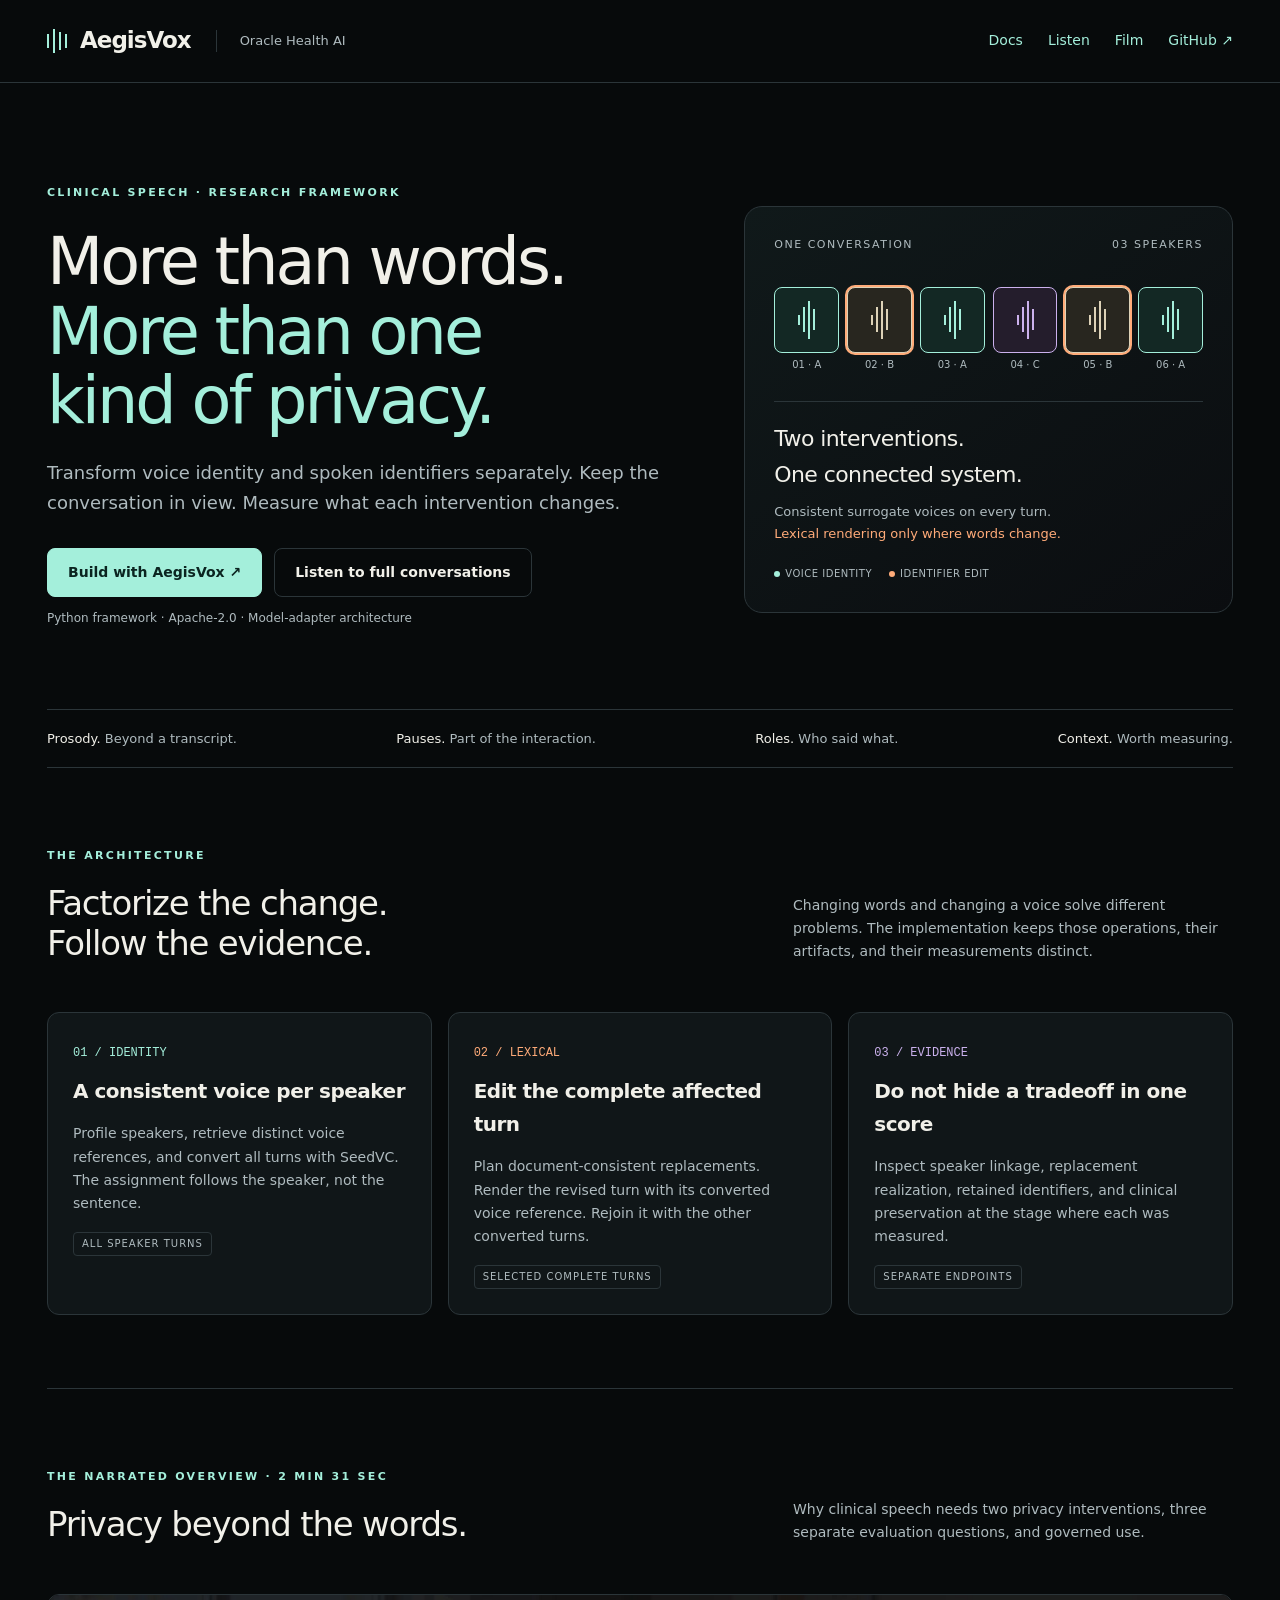
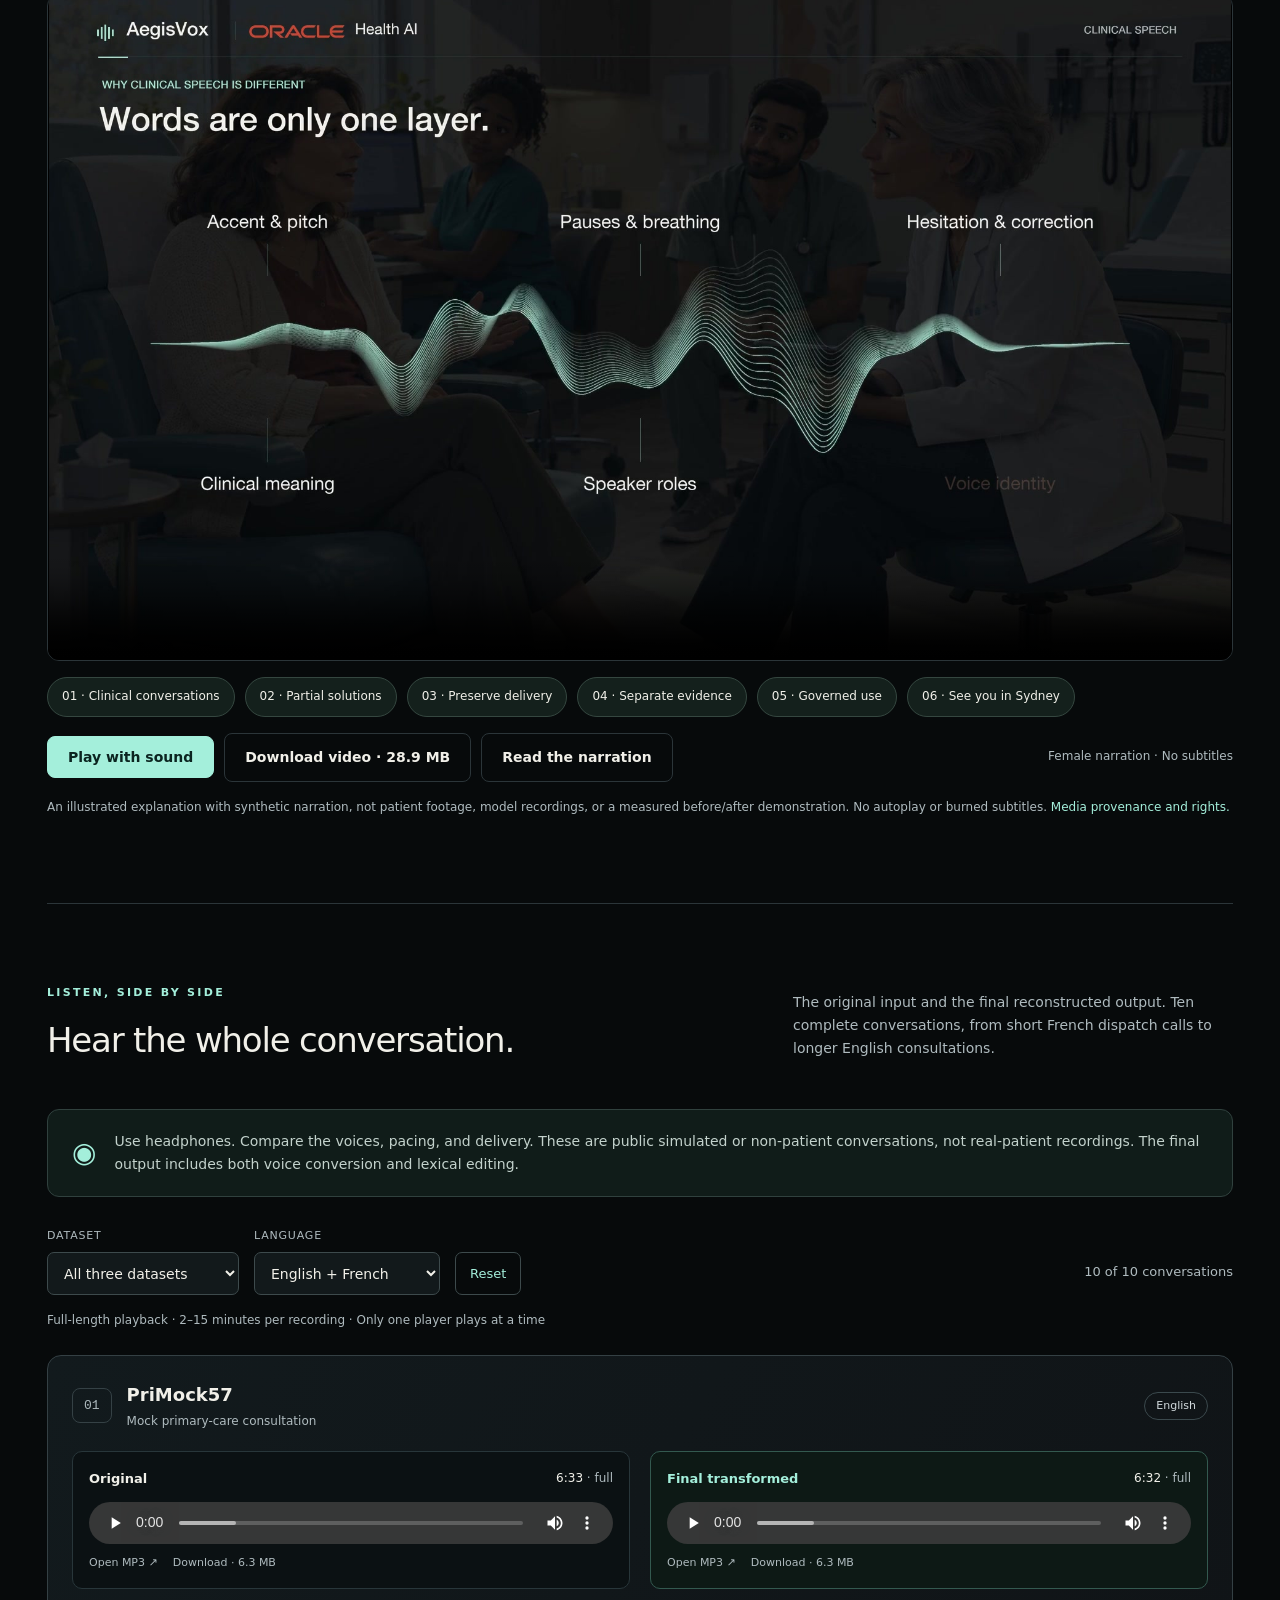
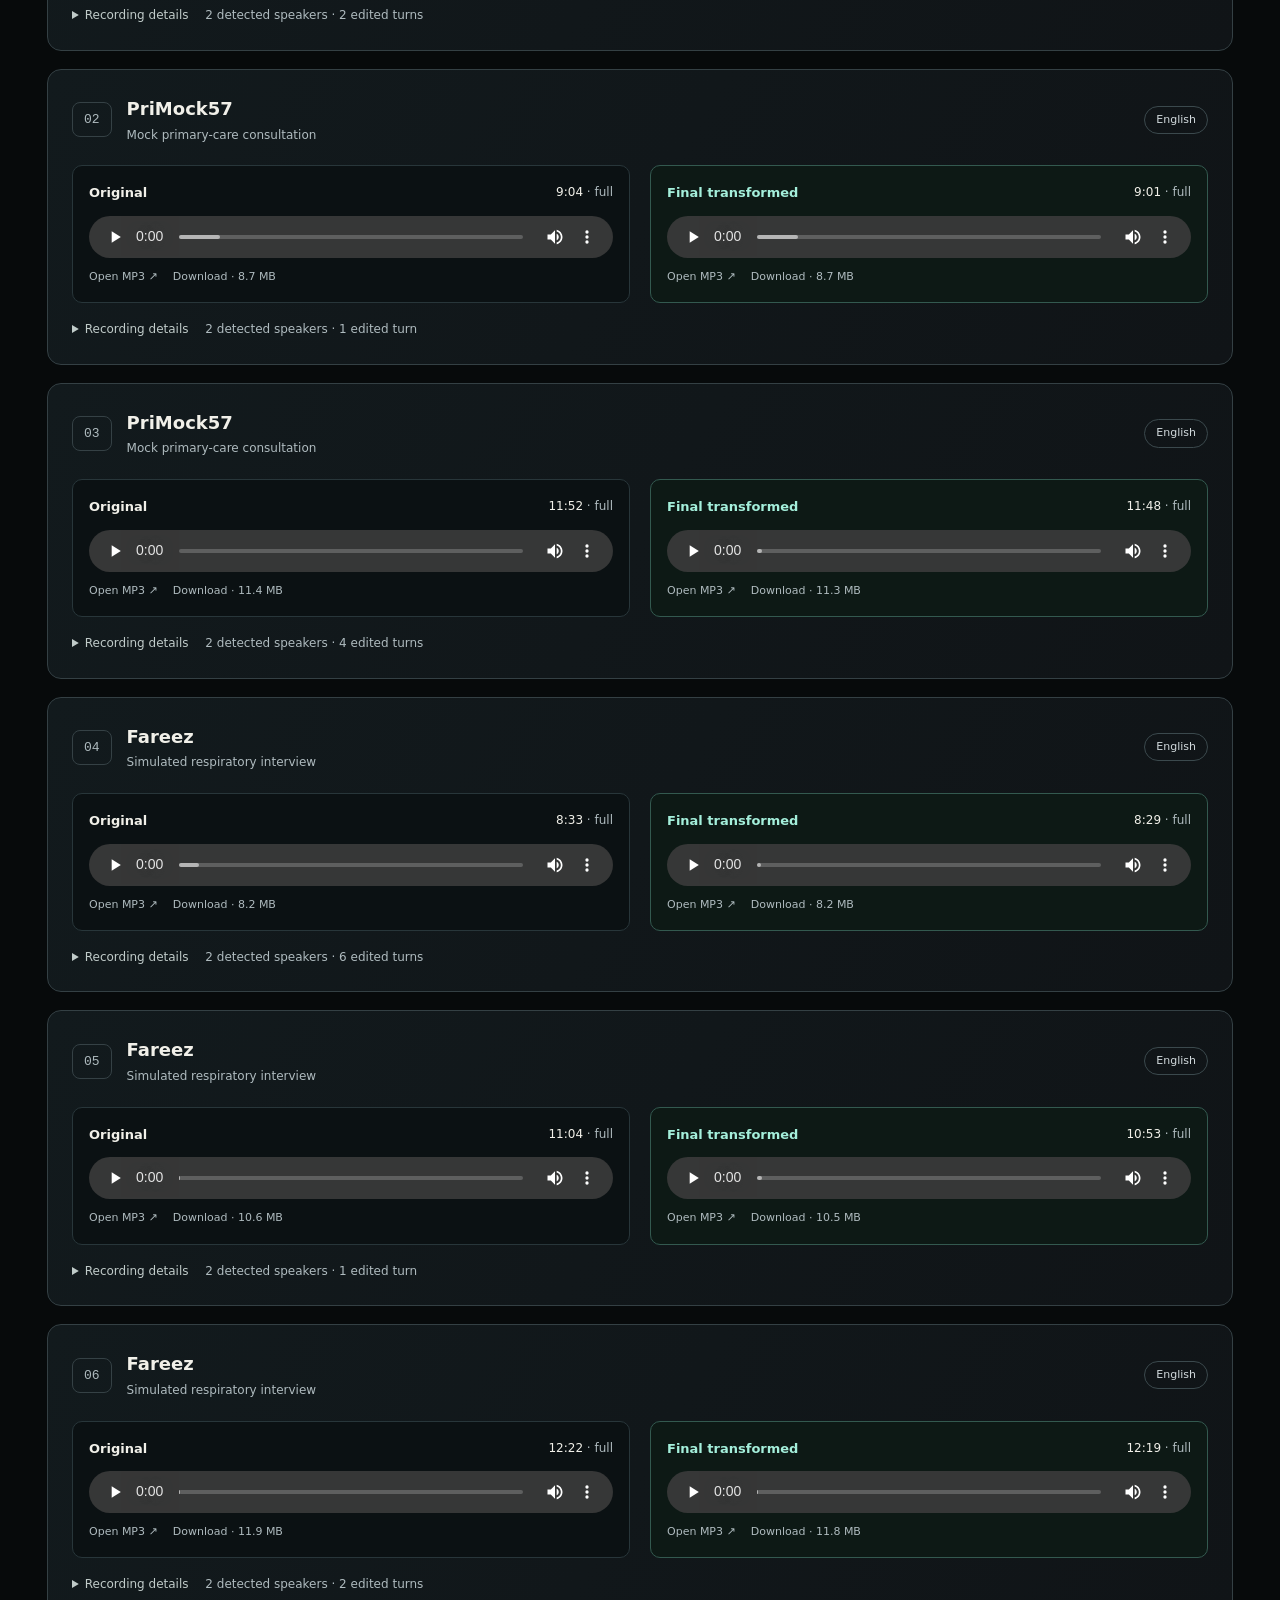
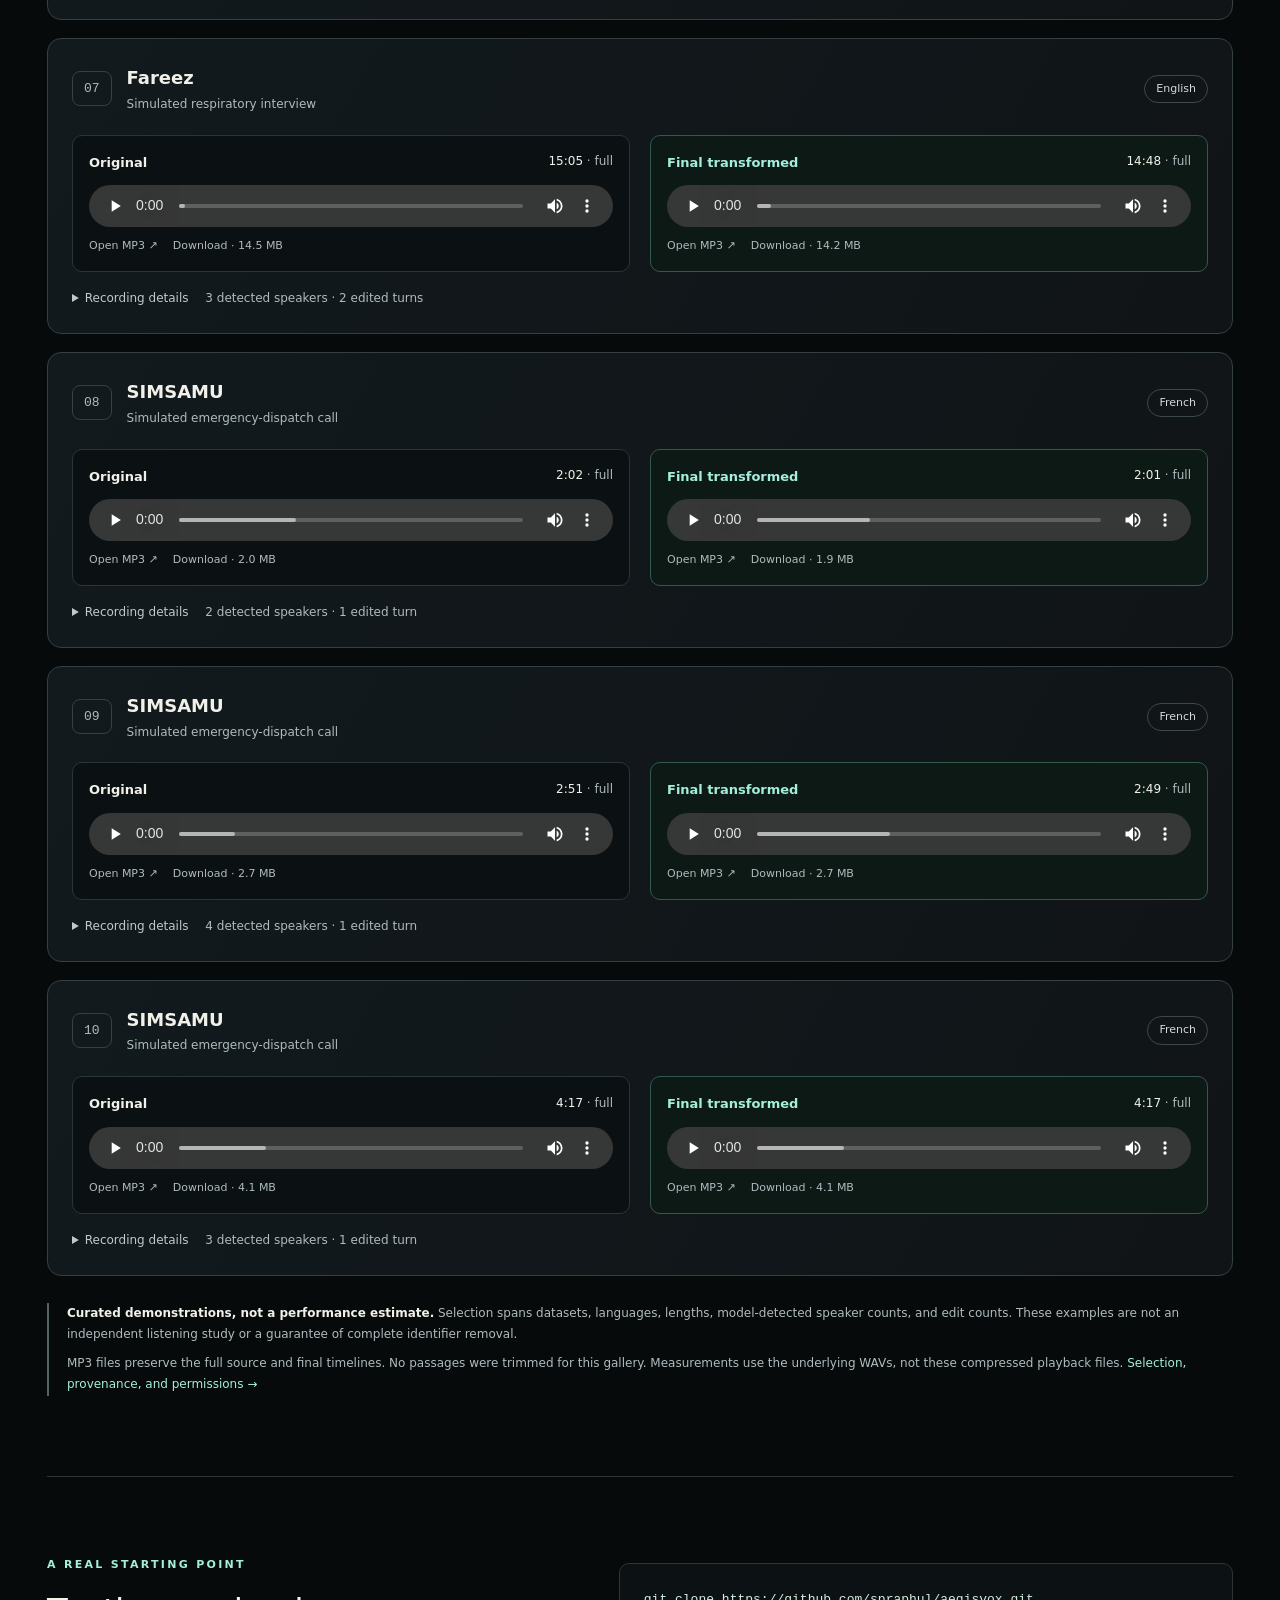
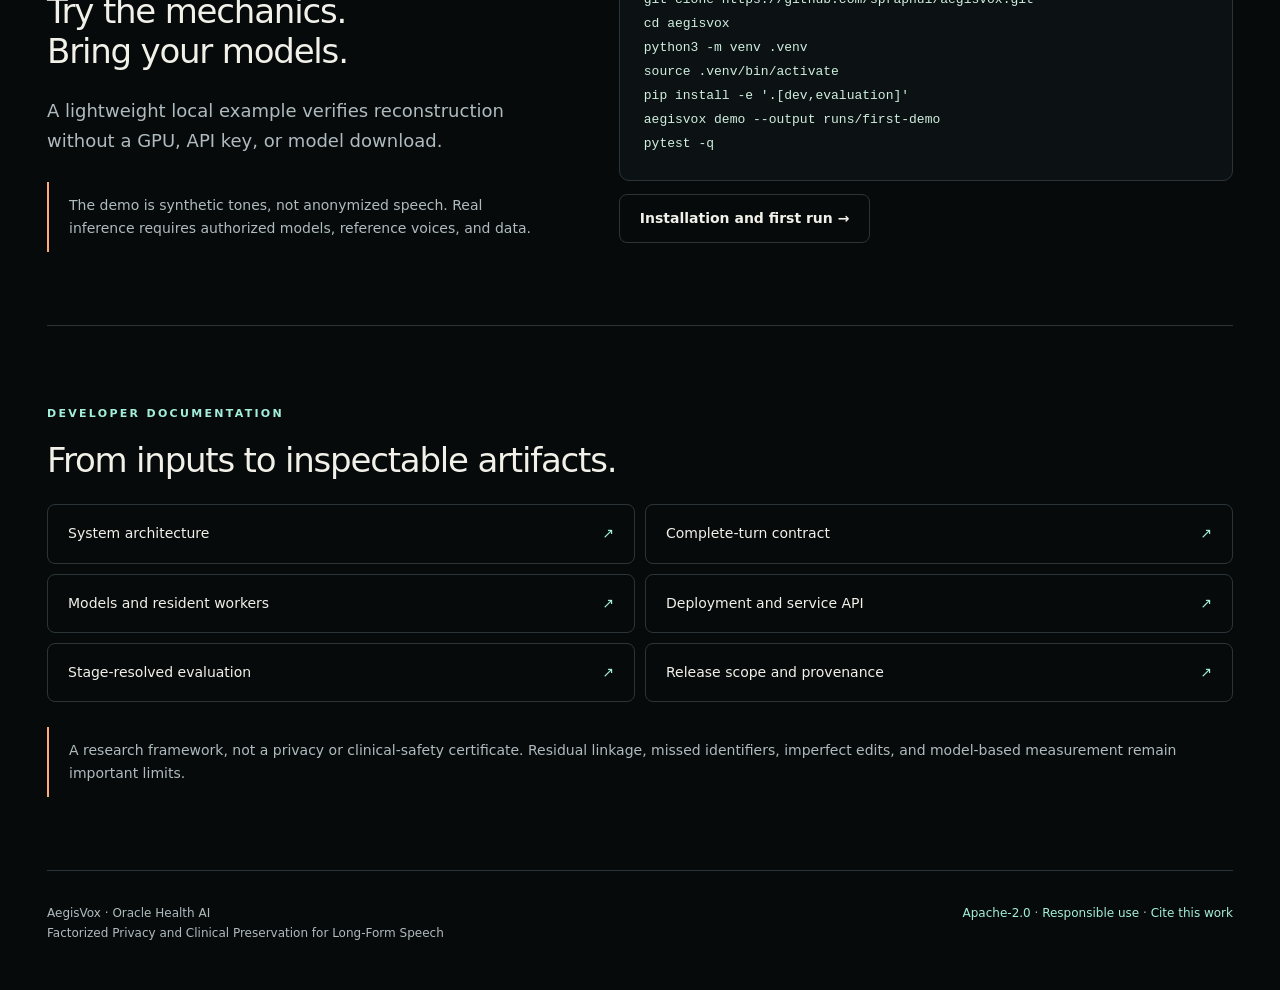
==== commit bbccd5fa: "Publish narrated photo-free AegisVox project film" ====
--- a/docs/index.html
+++ b/docs/index.html
@@ -4,7 +4,18 @@
 <div class="signal" role="img" aria-label="Six turns from three speakers. Every turn changes voice; turns two and five receive lexical edits."><div class="label"><span>One conversation</span><span>03 speakers</span></div><div class="timeline"><div class="turn"><div class="bars"><i></i><i></i><i></i><i></i></div><span>01 · A</span></div><div class="turn edit"><div class="bars"><i></i><i></i><i></i><i></i></div><span>02 · B</span></div><div class="turn"><div class="bars"><i></i><i></i><i></i><i></i></div><span>03 · A</span></div><div class="turn"><div class="bars"><i></i><i></i><i></i><i></i></div><span>04 · C</span></div><div class="turn edit"><div class="bars"><i></i><i></i><i></i><i></i></div><span>05 · B</span></div><div class="turn"><div class="bars"><i></i><i></i><i></i><i></i></div><span>06 · A</span></div></div><div class="signal-rule"></div><p class="signal-title">Two interventions.<br>One connected system.</p><p class="signal-copy">Consistent surrogate voices on every turn.<br><span class="orange">Lexical rendering only where words change.</span></p><div class="legend"><span><i class="dot"></i>VOICE IDENTITY</span><span><i class="dot edit"></i>IDENTIFIER EDIT</span></div></div></section>
 <div class="strip"><span><b>Prosody.</b> Beyond a transcript.</span><span><b>Pauses.</b> Part of the interaction.</span><span><b>Roles.</b> Who said what.</span><span><b>Context.</b> Worth measuring.</span></div>
 <section class="block"><div class="section-head"><div><span class="eyebrow">The architecture</span><h2>Factorize the change.<br>Follow the evidence.</h2></div><p>Changing words and changing a voice solve different problems. The implementation keeps those operations, their artifacts, and their measurements distinct.</p></div><div class="grid"><article class="card"><span class="num">01 / IDENTITY</span><h3>A consistent voice per speaker</h3><p>Profile speakers, retrieve distinct voice references, and convert all turns with SeedVC. The assignment follows the speaker, not the sentence.</p><span class="tag">All speaker turns</span></article><article class="card"><span class="num">02 / LEXICAL</span><h3>Edit the complete affected turn</h3><p>Plan document-consistent replacements. Render the revised turn with its converted voice reference. Rejoin it with the other converted turns.</p><span class="tag">Selected complete turns</span></article><article class="card"><span class="num">03 / EVIDENCE</span><h3>Do not hide a tradeoff in one score</h3><p>Inspect speaker linkage, replacement realization, retained identifiers, and clinical preservation at the stage where each was measured.</p><span class="tag">Separate endpoints</span></article></div></section>
-<section class="block" id="film"><div class="section-head"><div><span class="eyebrow">78 seconds inside AegisVox</span><h2>See the conversation move.</h2></div><p>The technical film shows consistent speaker mappings, selective complete-turn edits, and the checkpoints between transformation and evaluation.</p></div><video controls preload="none" poster="assets/hero.png" aria-label="AegisVox illustrated technical demonstration"><source src="assets/aegisvox-demo.mp4?v=silent" type="video/mp4"><track kind="captions" src="assets/demo.vtt" srclang="en" label="English">Your browser cannot play this video. <a href="assets/aegisvox-demo.mp4?v=silent">Download the MP4.</a></video><p class="subtle">Illustrative signals, not patient speech or model internals. Silent video. <a href="guides/architecture.html">Read the equivalent architecture description.</a></p></section>
+<!-- PROJECT-FILM:START -->
+<section class="block" id="film" aria-labelledby="film-heading">
+<div class="section-head"><div><span class="eyebrow">The narrated overview · 2 min 31 sec</span><h2 id="film-heading">Privacy beyond the words.</h2></div><p>Why clinical speech needs two privacy interventions, three separate evaluation questions, and governed use.</p></div>
+<video id="project-film" controls playsinline preload="metadata" poster="assets/film-poster.jpg" aria-label="AegisVox narrated clinical speech overview">
+<source src="assets/aegisvox-clinical-speech-public-v6.mp4?v=a43681e43990" type="video/mp4">
+Your browser cannot play this video. <a href="assets/aegisvox-clinical-speech-public-v6.mp4">Download the narrated MP4.</a>
+</video>
+<nav class="film-chapters" aria-label="Film chapters"><button type="button" data-film-time="0.00000" aria-controls="project-film">01 · Clinical conversations</button><button type="button" data-film-time="16.72000" aria-controls="project-film">02 · Partial solutions</button><button type="button" data-film-time="43.43000" aria-controls="project-film">03 · Preserve delivery</button><button type="button" data-film-time="86.14000" aria-controls="project-film">04 · Separate evidence</button><button type="button" data-film-time="119.46000" aria-controls="project-film">05 · Governed use</button><button type="button" data-film-time="141.66667" aria-controls="project-film">06 · See you in Sydney</button></nav>
+<div class="film-actions"><button class="button primary" type="button" id="film-play" aria-controls="project-film">Play with sound</button><a class="button" href="assets/aegisvox-clinical-speech-public-v6.mp4" download>Download video · 28.9 MB</a><a class="button" href="guides/film-transcript.html">Read the narration</a><span id="film-status" class="subtle" role="status">Female narration · No subtitles</span></div>
+<p class="subtle">An illustrated explanation with synthetic narration, not patient footage, model recordings, or a measured before/after demonstration. No autoplay or burned subtitles. <a href="assets/README.md">Media provenance and rights.</a></p>
+</section>
+<!-- PROJECT-FILM:END -->
 <!-- AUDIO-GALLERY:START -->
 <section class="block" id="listen" aria-labelledby="listen-heading">
 <div class="section-head"><div><span class="eyebrow">Listen, side by side</span><h2 id="listen-heading">Hear the whole conversation.</h2></div><p>The original input and the final reconstructed output. Ten complete conversations, from short French dispatch calls to longer English consultations.</p></div>
@@ -164,4 +175,4 @@
 aegisvox demo --output runs/first-demo
 pytest -q</code></pre><a class="button" href="guides/quickstart.html">Installation and first run →</a></div></div></section>
 <section class="block"><span class="eyebrow">Developer documentation</span><h2>From inputs to inspectable artifacts.</h2><div class="resources"><a class="resource" href="guides/architecture.html">System architecture <span>↗</span></a><a class="resource" href="guides/turn-contract.html">Complete-turn contract <span>↗</span></a><a class="resource" href="guides/backends.html">Models and resident workers <span>↗</span></a><a class="resource" href="guides/deployment.html">Deployment and service API <span>↗</span></a><a class="resource" href="guides/evaluation.html">Stage-resolved evaluation <span>↗</span></a><a class="resource" href="guides/release-scope.html">Release scope and provenance <span>↗</span></a></div><div class="note">A research framework, not a privacy or clinical-safety certificate. Residual linkage, missed identifiers, imperfect edits, and model-based measurement remain important limits.</div></section></main>
-<footer><span>AegisVox · Oracle Health AI<br>Factorized Privacy and Clinical Preservation for Long-Form Speech</span><span><a href="https://github.com/spraphul/aegisvox/blob/main/LICENSE">Apache-2.0</a> · <a href="https://github.com/spraphul/aegisvox/blob/main/SECURITY.md">Responsible use</a> · <a href="https://github.com/spraphul/aegisvox/blob/main/CITATION.cff">Cite this work</a></span></footer><script src="assets/listen.js" defer></script></body></html>
+<footer><span>AegisVox · Oracle Health AI<br>Factorized Privacy and Clinical Preservation for Long-Form Speech</span><span><a href="https://github.com/spraphul/aegisvox/blob/main/LICENSE">Apache-2.0</a> · <a href="https://github.com/spraphul/aegisvox/blob/main/SECURITY.md">Responsible use</a> · <a href="https://github.com/spraphul/aegisvox/blob/main/CITATION.cff">Cite this work</a></span></footer><script src="assets/film.js" defer></script><script src="assets/listen.js" defer></script></body></html>
--- a/docs/assets/site.css
+++ b/docs/assets/site.css
@@ -3,3 +3,6 @@
 #listen{scroll-margin-top:25px}.listening-guide{display:flex;gap:18px;align-items:center;padding:20px 24px;border:1px solid #30413e;border-radius:12px;background:#101c19}.listening-guide p{margin:0;color:#c3d2cc;font-size:14px}.listening-icon{color:var(--mint);font-size:28px}.gallery-toolbar{display:flex;align-items:end;justify-content:space-between;gap:24px;margin:30px 0 8px}.gallery-filters{display:flex;gap:15px;align-items:end;flex-wrap:wrap}.gallery-filters label{font-size:11px;letter-spacing:.8px;text-transform:uppercase;color:var(--muted)}.gallery-filters select{display:block;margin-top:7px;border:1px solid #3d4a4c;border-radius:7px;padding:10px 34px 10px 12px;background:#12191b;color:var(--ink);font:inherit;font-size:14px;min-height:43px}.gallery-filters button,.retry-audio{border:1px solid #3d4a4c;background:transparent;color:var(--mint);border-radius:7px;padding:10px 14px;cursor:pointer;font:inherit;font-size:13px}.gallery-filters button:focus-visible,select:focus-visible,audio:focus-visible{outline:2px solid var(--mint);outline-offset:4px}#example-count{font-size:13px;color:var(--muted);white-space:nowrap}.gallery-caption{font-size:12px;color:var(--muted);margin:16px 0 24px}.audio-examples{display:grid;gap:18px}.audio-example{border:1px solid #344044;background:linear-gradient(120deg,#121a1d,#101417);border-radius:14px;padding:24px}.audio-example[hidden]{display:none}.example-heading{display:flex;align-items:center;gap:15px;margin-bottom:20px}.example-number{font:13px ui-monospace,monospace;color:var(--muted);border:1px solid #354145;border-radius:8px;padding:9px 11px}.example-heading h3{font-size:18px;margin:0;color:var(--ink);letter-spacing:0}.example-heading p{font-size:12px;color:var(--muted);margin:2px 0 0}.language-pill{margin-left:auto;padding:4px 11px;border:1px solid #3b494d;border-radius:30px;font-size:11px;color:#d2dadd}.audio-pair{display:grid;grid-template-columns:1fr 1fr;gap:20px}.audio-side{min-width:0;background:#0b1113;padding:16px;border-radius:10px;border:1px solid #28363a}.audio-side.final{border-color:#33594f;background:#0d1915}.player-heading{display:flex;align-items:center;justify-content:space-between;gap:10px;font-size:13px;font-weight:600;margin-bottom:12px}.final .player-heading{color:var(--mint)}.duration{white-space:nowrap;font-variant-numeric:tabular-nums;font-weight:400;color:var(--ink);font-size:12px}.duration span{color:var(--muted)}audio{width:100%;height:42px;display:block}.audio-links{display:flex;gap:15px;flex-wrap:wrap;align-items:center;margin:10px 0 0;font-size:11px}.audio-links a{color:var(--muted)}.retry-audio{font-size:11px;padding:3px 10px}.audio-status{font-size:12px;color:var(--orange);margin:8px 0}.example-details{margin-top:17px;font-size:12px;color:var(--muted)}.example-details summary{cursor:pointer;color:#c0cbc9}.example-details summary span{color:var(--muted);margin-left:13px}.example-details p{margin:12px 0 0;max-width:920px}.example-details code{color:var(--mint)}.gallery-footnote{font-size:12px;color:var(--muted);line-height:1.8;border-left:2px solid #52645c;padding:0 18px;margin-top:27px}.gallery-footnote strong{font-weight:600;color:var(--ink)}.gallery-footnote p{margin:7px 0}[hidden]{display:none!important}@media(max-width:700px){.audio-pair{grid-template-columns:1fr;gap:12px}.gallery-toolbar{align-items:start;flex-direction:column;gap:0}.audio-example{padding:18px}.example-heading{gap:10px}.example-details summary span{display:block;margin:8px 0}.section-head h2{font-size:30px}.listening-guide{padding:17px}.listening-icon{display:none}.gallery-filters{gap:12px}.gallery-filters select{max-width:100%}}@media(max-width:400px){.audio-example{padding:13px}.audio-side{padding:12px}.language-pill{padding:3px 7px}.example-heading h3{font-size:16px}.example-number{padding:7px}.player-heading{gap:5px;font-size:12px}}
 
 .columns>div{min-width:0}
+
+/* Narrated film: no autoplay, optional chapter navigation. */
+#film{scroll-margin-top:24px}.film-chapters,.film-actions{display:flex;flex-wrap:wrap;align-items:center;gap:10px;margin:16px 0}.film-chapters button{font:inherit;font-size:12px;cursor:pointer;color:var(--ink);background:#14201c;border:1px solid #354740;border-radius:20px;padding:9px 14px}.film-chapters button:hover{background:#24372f}.film-actions button{font-family:inherit;cursor:pointer}.film-chapters button:focus-visible,.film-actions button:focus-visible{outline:2px solid var(--mint);outline-offset:3px}#film-status{margin-left:auto}#project-film{aspect-ratio:16/9}@media(max-width:600px){#film-status{margin-left:0;width:100%}.film-actions .button{padding:10px 14px}}
